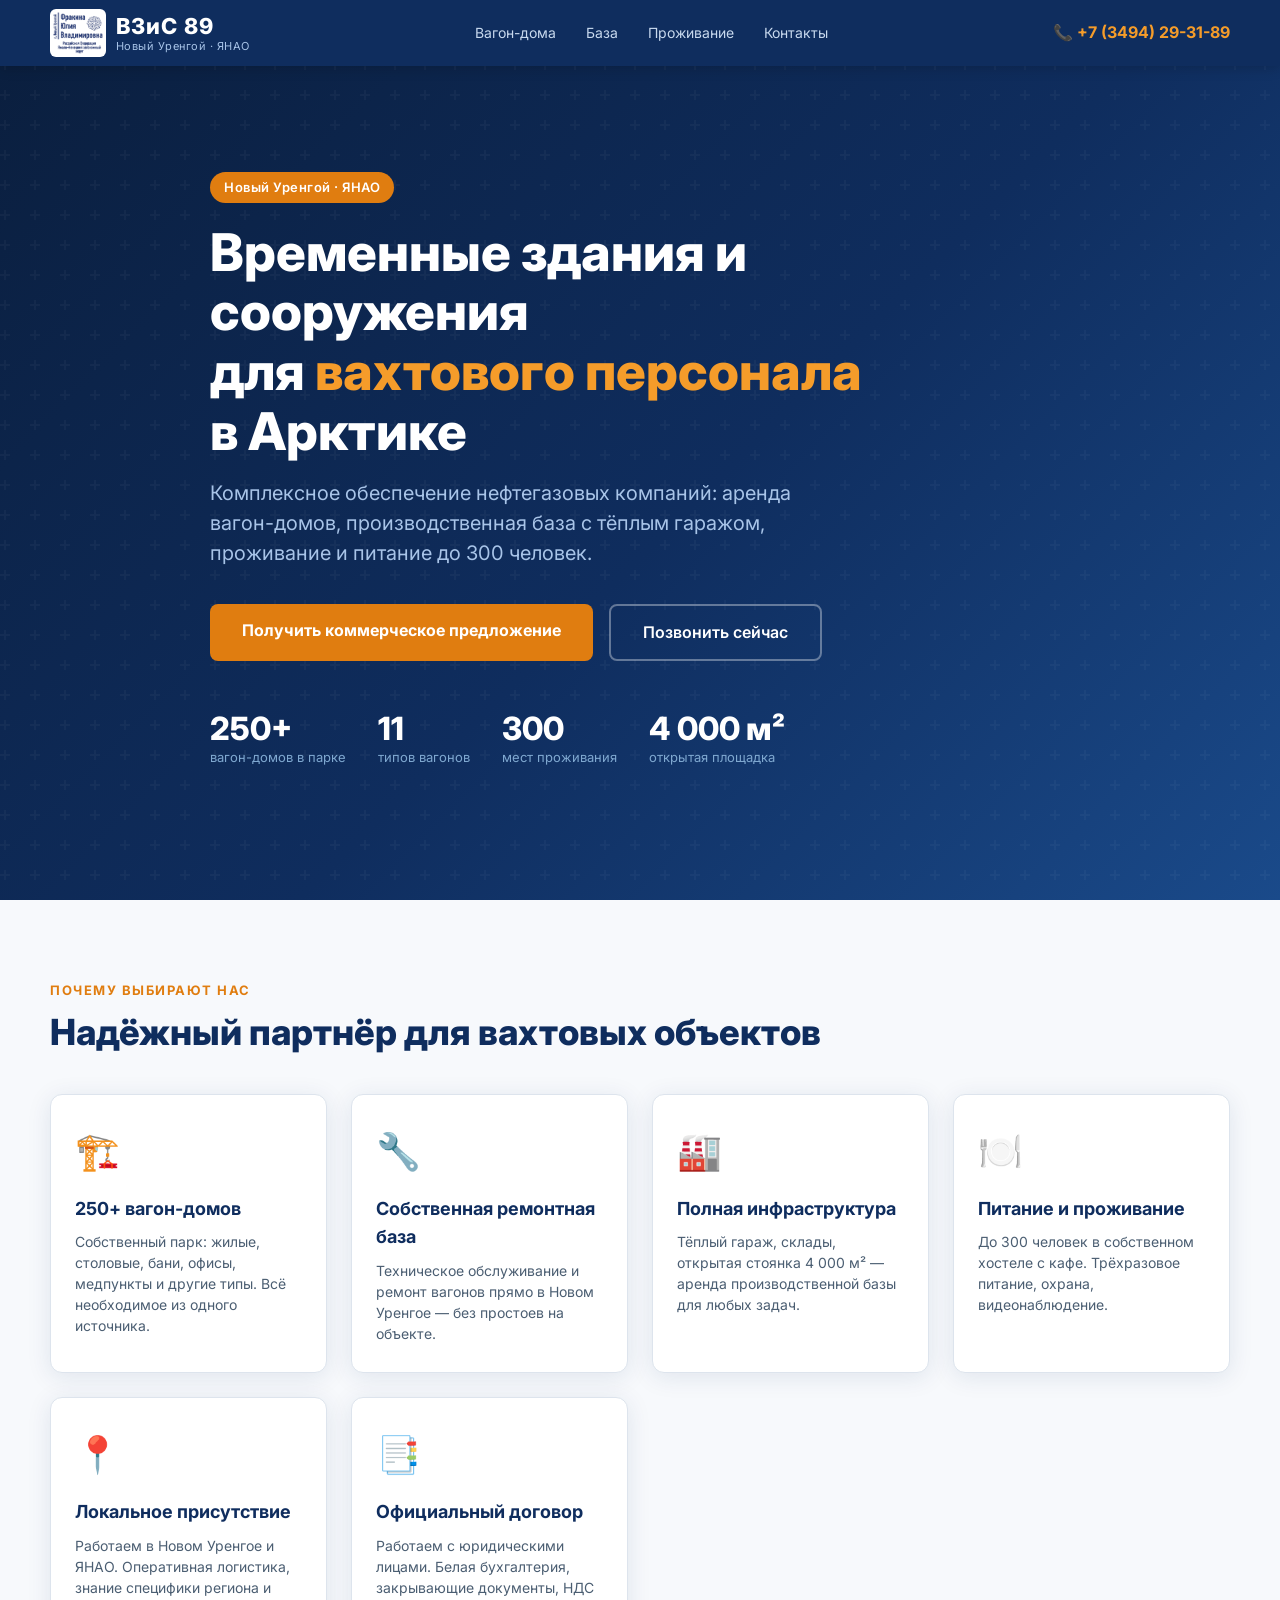
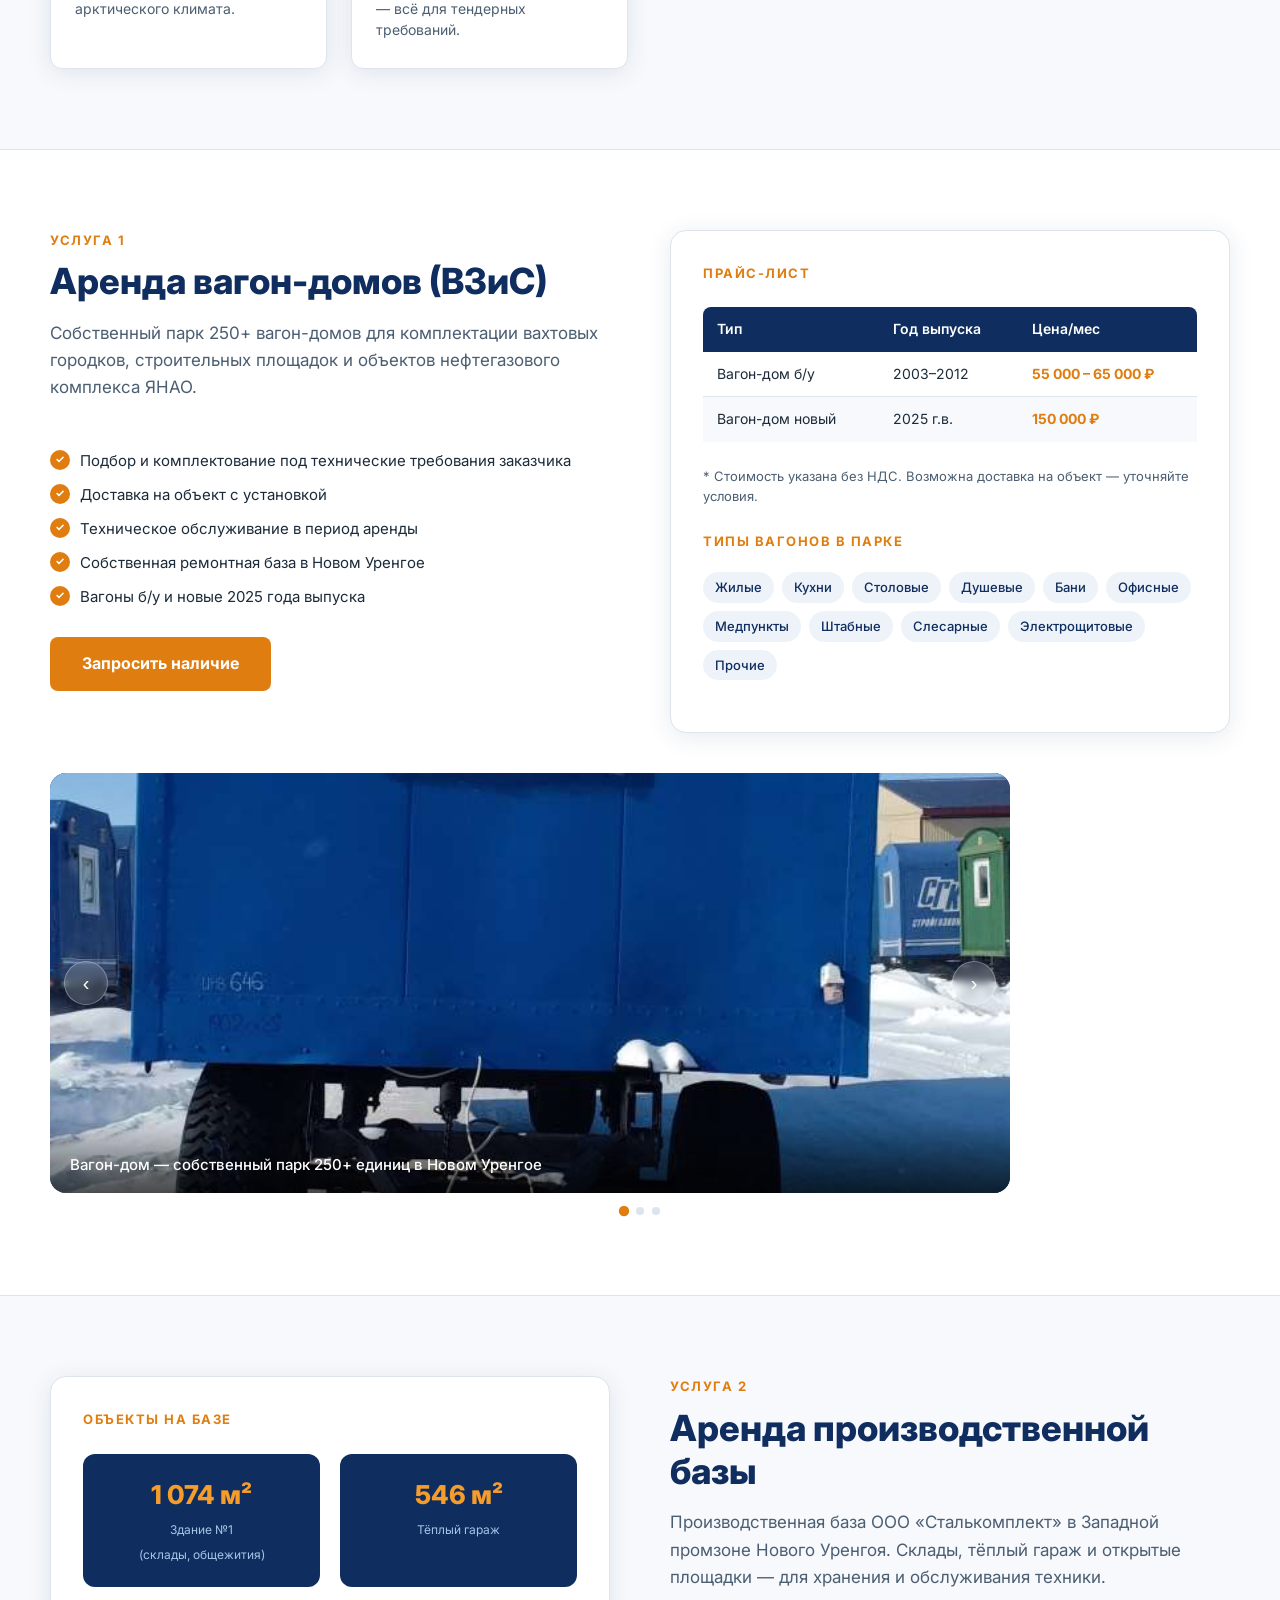
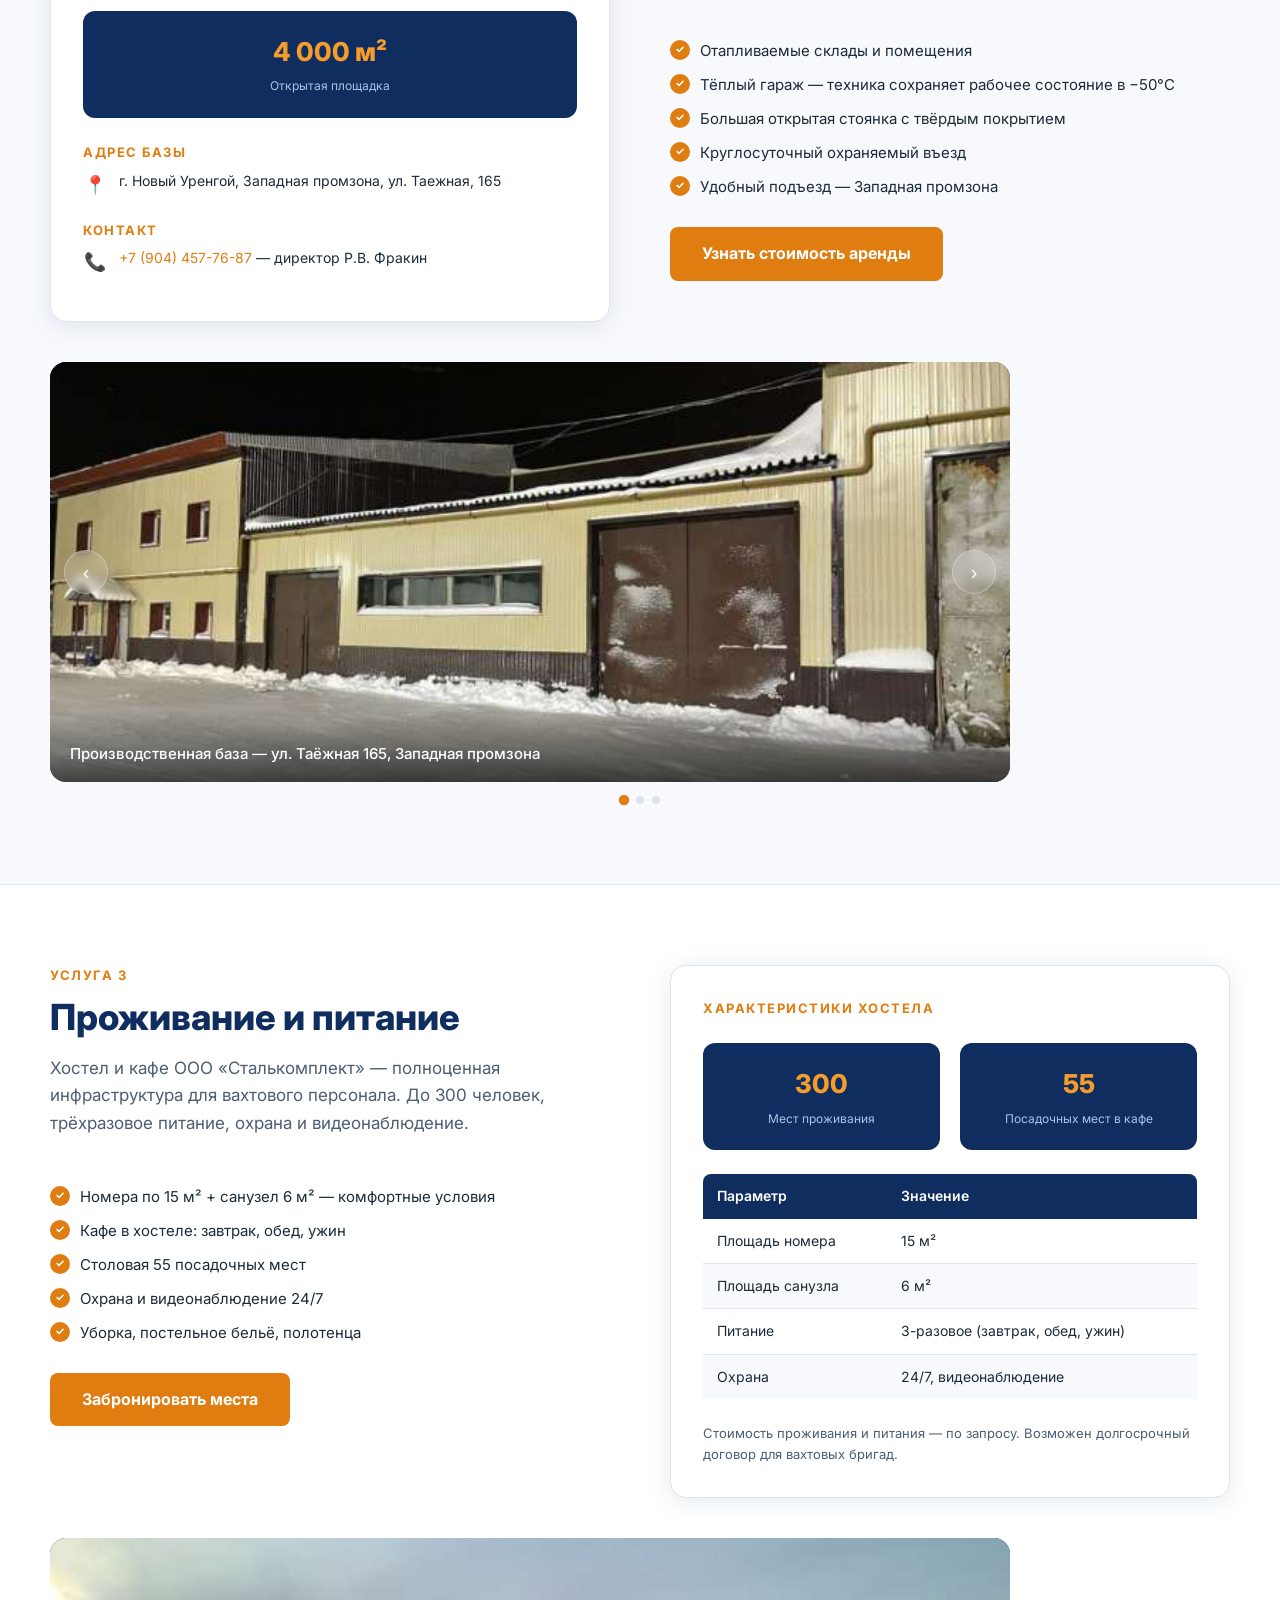
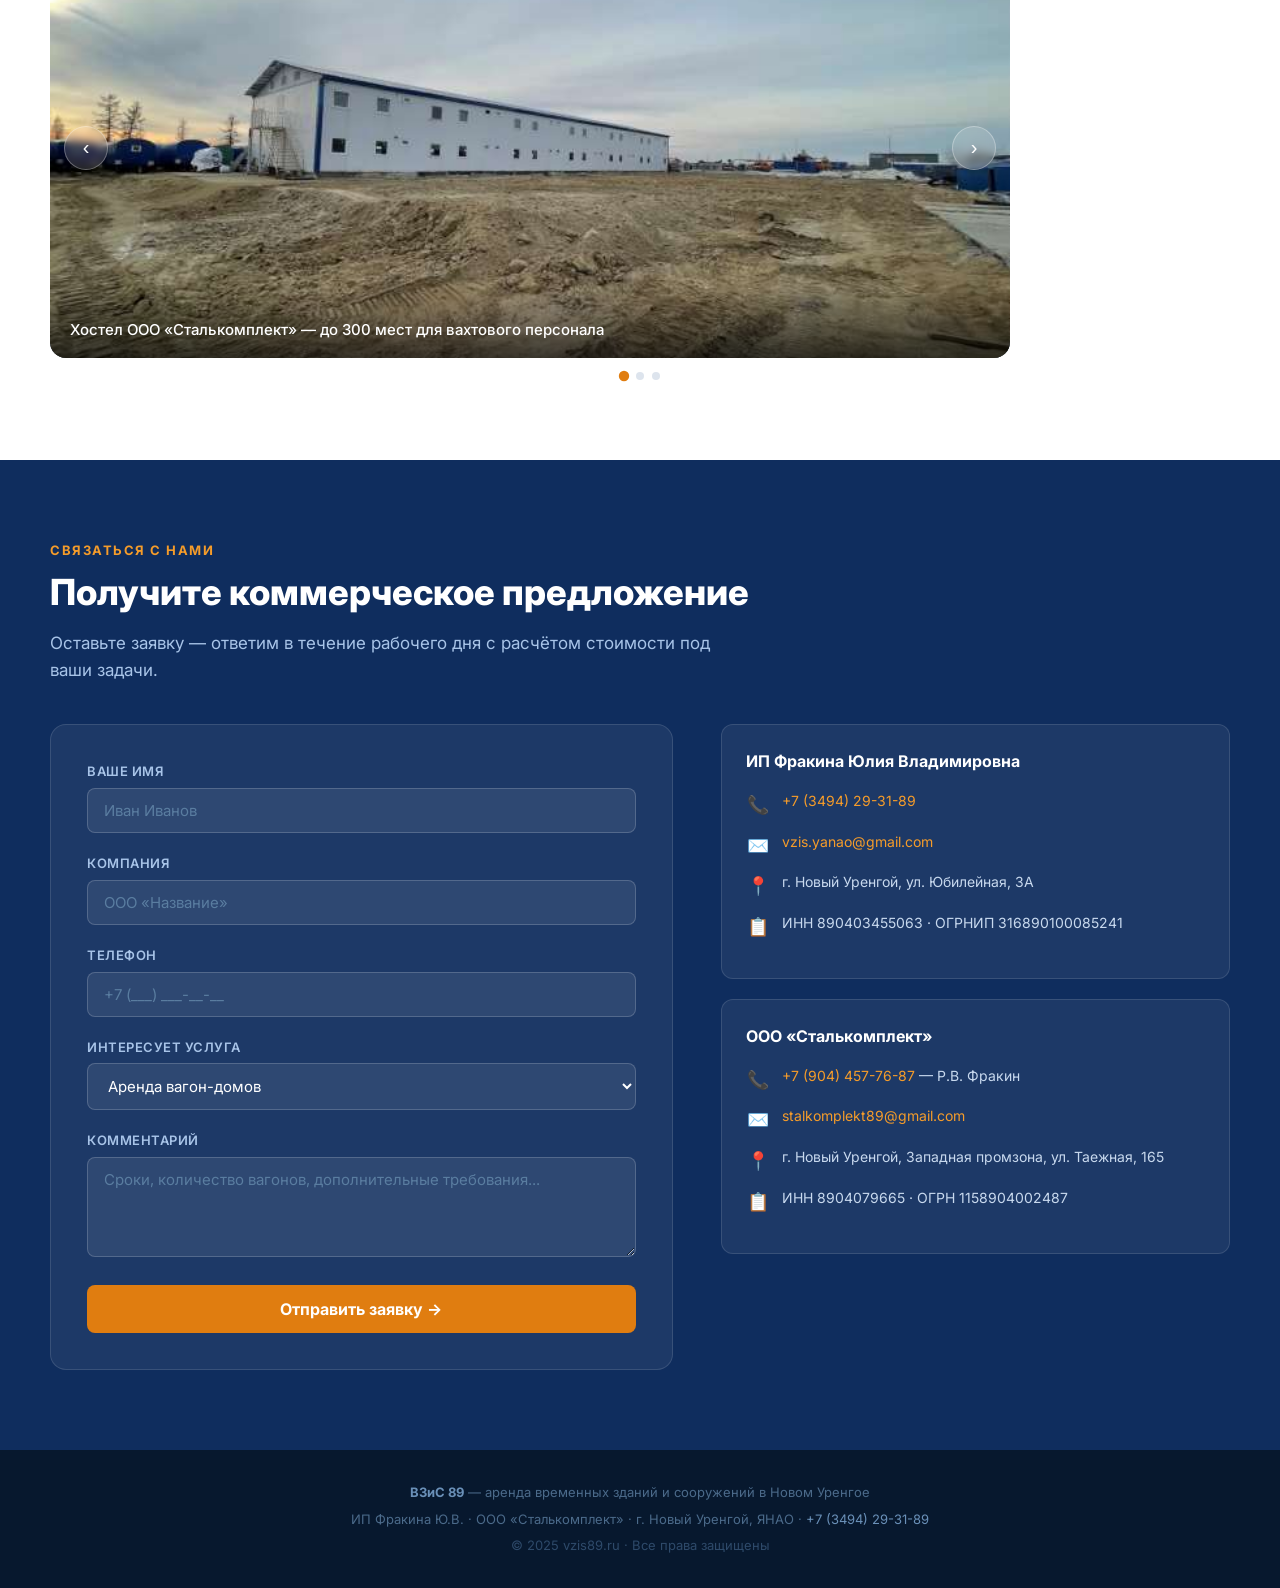
==== index.html @ 762a2808 "Add real logo and photos from commercial proposals into carousels" ====
<!DOCTYPE html>
<html lang="ru">
<head>
  <meta charset="UTF-8" />
  <meta name="viewport" content="width=device-width, initial-scale=1.0" />
  <meta name="description" content="Аренда вагон-домов, производственных баз, проживание и питание в Новом Уренгое. 250+ вагонов, до 300 мест. ИП Фракина, ООО Сталькомплект." />
  <title>ВЗиС 89 — Аренда вагон-домов и базы в Новом Уренгое</title>
  <link rel="preconnect" href="https://fonts.googleapis.com" />
  <link href="https://fonts.googleapis.com/css2?family=Inter:wght@400;500;600;700;800&display=swap" rel="stylesheet" />
  <link rel="stylesheet" href="css/style.css" />
</head>
<body>

<!-- ===== NAVBAR ===== -->
<nav class="navbar">
  <div class="nav-inner">
    <a href="#hero" class="nav-logo">
      <img src="img/logo.png" alt="ВЗиС 89" height="48" style="border-radius:6px;background:#fff;padding:3px;">
      <span class="nav-logo-text">
        <span class="logo-main">ВЗиС&nbsp;89</span>
        <span class="logo-sub">Новый Уренгой · ЯНАО</span>
      </span>
    </a>
    <ul class="nav-links">
      <li><a href="#wagons">Вагон-дома</a></li>
      <li><a href="#base">База</a></li>
      <li><a href="#accommodation">Проживание</a></li>
      <li><a href="#contact">Контакты</a></li>
    </ul>
    <a href="tel:+73494293189" class="nav-phone">
      📞 +7 (3494) 29-31-89
    </a>
    <div class="burger" id="burger">
      <span></span><span></span><span></span>
    </div>
  </div>
</nav>

<!-- Mobile menu -->
<nav class="mobile-menu" id="mobileMenu">
  <a href="#wagons">Вагон-дома</a>
  <a href="#base">Производственная база</a>
  <a href="#accommodation">Проживание и питание</a>
  <a href="#contact">Контакты</a>
  <a href="tel:+73494293189" class="cta">📞 +7 (3494) 29-31-89</a>
</nav>

<!-- ===== HERO ===== -->
<section class="hero" id="hero">
  <div class="hero-inner">
    <div class="hero-badge">Новый Уренгой · ЯНАО</div>
    <h1>Временные здания и сооружения<br>для <span>вахтового персонала</span><br>в Арктике</h1>
    <p class="hero-sub">
      Комплексное обеспечение нефтегазовых компаний: аренда вагон-домов,
      производственная база с тёплым гаражом, проживание и питание до 300 человек.
    </p>
    <div class="hero-cta">
      <a href="#contact" class="btn-primary">Получить коммерческое предложение</a>
      <a href="tel:+73494293189" class="btn-outline">Позвонить сейчас</a>
    </div>
    <div class="hero-stats">
      <div class="hero-stat">
        <strong>250+</strong>
        <span>вагон-домов в парке</span>
      </div>
      <div class="hero-stat">
        <strong>11</strong>
        <span>типов вагонов</span>
      </div>
      <div class="hero-stat">
        <strong>300</strong>
        <span>мест проживания</span>
      </div>
      <div class="hero-stat">
        <strong>4 000 м²</strong>
        <span>открытая площадка</span>
      </div>
    </div>
  </div>
</section>

<!-- ===== ПРЕИМУЩЕСТВА ===== -->
<section class="advantages" id="advantages">
  <div class="section-inner">
    <div class="section-label">Почему выбирают нас</div>
    <div class="section-title">Надёжный партнёр для вахтовых объектов</div>
    <div class="adv-grid">
      <div class="adv-card">
        <span class="adv-icon">🏗️</span>
        <h3>250+ вагон-домов</h3>
        <p>Собственный парк: жилые, столовые, бани, офисы, медпункты и другие типы. Всё необходимое из одного источника.</p>
      </div>
      <div class="adv-card">
        <span class="adv-icon">🔧</span>
        <h3>Собственная ремонтная база</h3>
        <p>Техническое обслуживание и ремонт вагонов прямо в Новом Уренгое — без простоев на объекте.</p>
      </div>
      <div class="adv-card">
        <span class="adv-icon">🏭</span>
        <h3>Полная инфраструктура</h3>
        <p>Тёплый гараж, склады, открытая стоянка 4 000 м² — аренда производственной базы для любых задач.</p>
      </div>
      <div class="adv-card">
        <span class="adv-icon">🍽️</span>
        <h3>Питание и проживание</h3>
        <p>До 300 человек в собственном хостеле с кафе. Трёхразовое питание, охрана, видеонаблюдение.</p>
      </div>
      <div class="adv-card">
        <span class="adv-icon">📍</span>
        <h3>Локальное присутствие</h3>
        <p>Работаем в Новом Уренгое и ЯНАО. Оперативная логистика, знание специфики региона и арктического климата.</p>
      </div>
      <div class="adv-card">
        <span class="adv-icon">📑</span>
        <h3>Официальный договор</h3>
        <p>Работаем с юридическими лицами. Белая бухгалтерия, закрывающие документы, НДС — всё для тендерных требований.</p>
      </div>
    </div>
  </div>
</section>

<!-- ===== ВАГОН-ДОМА ===== -->
<section class="service-block" id="wagons">
  <div class="section-inner">
    <div class="service-content">
      <div class="service-text">
        <div class="section-label">Услуга 1</div>
        <h2 class="section-title">Аренда вагон-домов (ВЗиС)</h2>
        <p class="section-desc">
          Собственный парк 250+ вагон-домов для комплектации вахтовых городков,
          строительных площадок и объектов нефтегазового комплекса ЯНАО.
        </p>
        <ul class="feature-list">
          <li>Подбор и комплектование под технические требования заказчика</li>
          <li>Доставка на объект с установкой</li>
          <li>Техническое обслуживание в период аренды</li>
          <li>Собственная ремонтная база в Новом Уренгое</li>
          <li>Вагоны б/у и новые 2025 года выпуска</li>
        </ul>
        <div style="margin-top: 28px;">
          <a href="#contact" class="btn-primary">Запросить наличие</a>
        </div>
      </div>

      <div class="service-info">
        <div class="section-label">Прайс-лист</div>
        <table class="price-table">
          <thead>
            <tr>
              <th>Тип</th>
              <th>Год выпуска</th>
              <th>Цена/мес</th>
            </tr>
          </thead>
          <tbody>
            <tr>
              <td>Вагон-дом б/у</td>
              <td>2003–2012</td>
              <td class="price">55 000 – 65 000 ₽</td>
            </tr>
            <tr>
              <td>Вагон-дом новый</td>
              <td>2025 г.в.</td>
              <td class="price">150 000 ₽</td>
            </tr>
          </tbody>
        </table>
        <p style="font-size:13px; color:var(--text-light); margin-bottom: 20px;">
          * Стоимость указана без НДС. Возможна доставка на объект — уточняйте условия.
        </p>

        <div class="section-label" style="margin-top: 24px;">Типы вагонов в парке</div>
        <div class="wagon-types">
          <span class="wagon-tag">Жилые</span>
          <span class="wagon-tag">Кухни</span>
          <span class="wagon-tag">Столовые</span>
          <span class="wagon-tag">Душевые</span>
          <span class="wagon-tag">Бани</span>
          <span class="wagon-tag">Офисные</span>
          <span class="wagon-tag">Медпункты</span>
          <span class="wagon-tag">Штабные</span>
          <span class="wagon-tag">Слесарные</span>
          <span class="wagon-tag">Электрощитовые</span>
          <span class="wagon-tag">Прочие</span>
        </div>
      </div>
    </div>

    <!-- Карусель вагон-дома -->
    <div class="carousel-wrap">
      <div class="carousel" id="carouselWagons">
        <div class="carousel-track" id="trackWagons">
          <div class="carousel-slide">
            <img src="img/wagons/1.jpg" alt="Вагон-дом снаружи">
            <div class="carousel-caption">Вагон-дом — собственный парк 250+ единиц в Новом Уренгое</div>
          </div>
          <div class="carousel-slide">
            <img src="img/wagons/2.jpg" alt="Санузел в вагоне">
            <div class="carousel-caption">Вагоны оснащены душевой, умывальником и водонагревателем</div>
          </div>
          <div class="carousel-slide">
            <img src="img/wagons/3.jpg" alt="Штабной вагон внутри">
            <div class="carousel-caption">Штабной вагон — офис прямо на объекте</div>
          </div>
        </div>
        <button class="carousel-btn prev" onclick="moveCarousel('wagons',-1)">&#8249;</button>
        <button class="carousel-btn next" onclick="moveCarousel('wagons',1)">&#8250;</button>
      </div>
      <div class="carousel-dots" id="dotsWagons"></div>
    </div>
  </div>
</section>

<!-- ===== ПРОИЗВОДСТВЕННАЯ БАЗА ===== -->
<section class="service-block" id="base">
  <div class="section-inner">
    <div class="service-content reverse">
      <div class="service-text">
        <div class="section-label">Услуга 2</div>
        <h2 class="section-title">Аренда производственной базы</h2>
        <p class="section-desc">
          Производственная база ООО «Сталькомплект» в Западной промзоне Нового Уренгоя.
          Склады, тёплый гараж и открытые площадки — для хранения и обслуживания техники.
        </p>
        <ul class="feature-list">
          <li>Отапливаемые склады и помещения</li>
          <li>Тёплый гараж — техника сохраняет рабочее состояние в −50°C</li>
          <li>Большая открытая стоянка с твёрдым покрытием</li>
          <li>Круглосуточный охраняемый въезд</li>
          <li>Удобный подъезд — Западная промзона</li>
        </ul>
        <div style="margin-top: 28px;">
          <a href="#contact" class="btn-primary">Узнать стоимость аренды</a>
        </div>
      </div>

      <div class="service-info">
        <div class="section-label">Объекты на базе</div>
        <div class="metrics-row">
          <div class="metric">
            <strong>1 074 м²</strong>
            <span>Здание №1<br>(склады, общежития)</span>
          </div>
          <div class="metric">
            <strong>546 м²</strong>
            <span>Тёплый гараж</span>
          </div>
        </div>
        <div class="metrics-row">
          <div class="metric">
            <strong>4 000 м²</strong>
            <span>Открытая площадка</span>
          </div>
        </div>
        <div class="section-label" style="margin-top: 24px;">Адрес базы</div>
        <div class="contact-item" style="margin-top: 8px;">
          <span class="contact-item-icon">📍</span>
          <span class="contact-item-text" style="color: var(--text);">
            г. Новый Уренгой, Западная промзона, ул. Таежная, 165
          </span>
        </div>
        <div class="section-label" style="margin-top: 20px;">Контакт</div>
        <div class="contact-item" style="margin-top: 8px;">
          <span class="contact-item-icon">📞</span>
          <span class="contact-item-text" style="color: var(--text);">
            <a href="tel:+79044577687" style="color: var(--orange);">+7 (904) 457-76-87</a> — директор Р.В. Фракин
          </span>
        </div>
      </div>
    </div>

    <!-- Карусель производственная база -->
    <div class="carousel-wrap">
      <div class="carousel" id="carouselBase">
        <div class="carousel-track" id="trackBase">
          <div class="carousel-slide">
            <img src="img/base/1.jpg" alt="Здание базы снаружи">
            <div class="carousel-caption">Производственная база — ул. Таёжная 165, Западная промзона</div>
          </div>
          <div class="carousel-slide">
            <img src="img/base/2.jpg" alt="Тёплый гараж">
            <div class="carousel-caption">Отапливаемый гараж 546 м² — техника сохраняет рабочее состояние в −50°C</div>
          </div>
          <div class="carousel-slide">
            <img src="img/base/3.jpg" alt="Склад внутри">
            <div class="carousel-caption">Крытый склад — большое незагромождённое пространство для хранения</div>
          </div>
        </div>
        <button class="carousel-btn prev" onclick="moveCarousel('base',-1)">&#8249;</button>
        <button class="carousel-btn next" onclick="moveCarousel('base',1)">&#8250;</button>
      </div>
      <div class="carousel-dots" id="dotsBase"></div>
    </div>
  </div>
</section>

<!-- ===== ПРОЖИВАНИЕ И ПИТАНИЕ ===== -->
<section class="service-block" id="accommodation">
  <div class="section-inner">
    <div class="service-content">
      <div class="service-text">
        <div class="section-label">Услуга 3</div>
        <h2 class="section-title">Проживание и питание</h2>
        <p class="section-desc">
          Хостел и кафе ООО «Сталькомплект» — полноценная инфраструктура для вахтового
          персонала. До 300 человек, трёхразовое питание, охрана и видеонаблюдение.
        </p>
        <ul class="feature-list">
          <li>Номера по 15 м² + санузел 6 м² — комфортные условия</li>
          <li>Кафе в хостеле: завтрак, обед, ужин</li>
          <li>Столовая 55 посадочных мест</li>
          <li>Охрана и видеонаблюдение 24/7</li>
          <li>Уборка, постельное бельё, полотенца</li>
        </ul>
        <div style="margin-top: 28px;">
          <a href="#contact" class="btn-primary">Забронировать места</a>
        </div>
      </div>

      <div class="service-info">
        <div class="section-label">Характеристики хостела</div>
        <div class="metrics-row">
          <div class="metric">
            <strong>300</strong>
            <span>Мест проживания</span>
          </div>
          <div class="metric">
            <strong>55</strong>
            <span>Посадочных мест в кафе</span>
          </div>
        </div>

        <table class="price-table" style="margin-top: 24px;">
          <thead>
            <tr>
              <th>Параметр</th>
              <th>Значение</th>
            </tr>
          </thead>
          <tbody>
            <tr>
              <td>Площадь номера</td>
              <td>15 м²</td>
            </tr>
            <tr>
              <td>Площадь санузла</td>
              <td>6 м²</td>
            </tr>
            <tr>
              <td>Питание</td>
              <td>3-разовое (завтрак, обед, ужин)</td>
            </tr>
            <tr>
              <td>Охрана</td>
              <td>24/7, видеонаблюдение</td>
            </tr>
          </tbody>
        </table>

        <p style="font-size:13px; color:var(--text-light); margin-top: 16px;">
          Стоимость проживания и питания — по запросу.
          Возможен долгосрочный договор для вахтовых бригад.
        </p>
      </div>
    </div>

    <!-- Карусель проживание -->
    <div class="carousel-wrap">
      <div class="carousel" id="carouselAccommodation">
        <div class="carousel-track" id="trackAccommodation">
          <div class="carousel-slide">
            <img src="img/accommodation/1.jpg" alt="Хостел снаружи">
            <div class="carousel-caption">Хостел ООО «Сталькомплект» — до 300 мест для вахтового персонала</div>
          </div>
          <div class="carousel-slide">
            <img src="img/accommodation/2.jpg" alt="Номер с двухъярусными кроватями">
            <div class="carousel-caption">Номера с двухъярусными кроватями, ТВ и отоплением</div>
          </div>
          <div class="carousel-slide">
            <img src="img/accommodation/3.jpg" alt="Санузел в номере">
            <div class="carousel-caption">Санузел с душем и умывальником в каждом блоке</div>
          </div>
        </div>
        <button class="carousel-btn prev" onclick="moveCarousel('accommodation',-1)">&#8249;</button>
        <button class="carousel-btn next" onclick="moveCarousel('accommodation',1)">&#8250;</button>
      </div>
      <div class="carousel-dots" id="dotsAccommodation"></div>
    </div>
  </div>
</section>

<!-- ===== КОНТАКТЫ ===== -->
<section class="contact" id="contact">
  <div class="section-inner">
    <div class="section-label">Связаться с нами</div>
    <div class="section-title">Получите коммерческое предложение</div>
    <p class="section-desc">
      Оставьте заявку — ответим в течение рабочего дня с расчётом стоимости
      под ваши задачи.
    </p>

    <div class="contact-grid">
      <!-- Форма -->
      <div class="contact-form">
        <form id="contactForm">
          <div class="form-group">
            <label>Ваше имя</label>
            <input type="text" name="name" placeholder="Иван Иванов" required />
          </div>
          <div class="form-group">
            <label>Компания</label>
            <input type="text" name="company" placeholder="ООО «Название»" />
          </div>
          <div class="form-group">
            <label>Телефон</label>
            <input type="tel" name="phone" placeholder="+7 (___) ___-__-__" required />
          </div>
          <div class="form-group">
            <label>Интересует услуга</label>
            <select name="service">
              <option value="wagons">Аренда вагон-домов</option>
              <option value="base">Аренда производственной базы</option>
              <option value="accommodation">Проживание и питание</option>
              <option value="all">Комплексное размещение</option>
            </select>
          </div>
          <div class="form-group">
            <label>Комментарий</label>
            <textarea name="message" placeholder="Сроки, количество вагонов, дополнительные требования..."></textarea>
          </div>
          <button type="submit" class="btn-submit">Отправить заявку →</button>
        </form>
        <div class="form-success" id="formSuccess">
          <div class="check">✅</div>
          <h3>Заявка отправлена!</h3>
          <p>Мы свяжемся с вами в ближайшее время с коммерческим предложением.</p>
        </div>
      </div>

      <!-- Контактные данные -->
      <div class="contact-info">
        <div class="company-card">
          <div class="company-name">ИП Фракина Юлия Владимировна</div>
          <div class="contact-item">
            <span class="contact-item-icon">📞</span>
            <span class="contact-item-text">
              <a href="tel:+73494293189">+7 (3494) 29-31-89</a>
            </span>
          </div>
          <div class="contact-item">
            <span class="contact-item-icon">✉️</span>
            <span class="contact-item-text">
              <a href="mailto:vzis.yanao@gmail.com">vzis.yanao@gmail.com</a>
            </span>
          </div>
          <div class="contact-item">
            <span class="contact-item-icon">📍</span>
            <span class="contact-item-text">г. Новый Уренгой, ул. Юбилейная, 3А</span>
          </div>
          <div class="contact-item">
            <span class="contact-item-icon">📋</span>
            <span class="contact-item-text">ИНН 890403455063 · ОГРНИП 316890100085241</span>
          </div>
        </div>

        <div class="company-card">
          <div class="company-name">ООО «Сталькомплект»</div>
          <div class="contact-item">
            <span class="contact-item-icon">📞</span>
            <span class="contact-item-text">
              <a href="tel:+79044577687">+7 (904) 457-76-87</a> — Р.В. Фракин
            </span>
          </div>
          <div class="contact-item">
            <span class="contact-item-icon">✉️</span>
            <span class="contact-item-text">
              <a href="mailto:stalkomplekt89@gmail.com">stalkomplekt89@gmail.com</a>
            </span>
          </div>
          <div class="contact-item">
            <span class="contact-item-icon">📍</span>
            <span class="contact-item-text">г. Новый Уренгой, Западная промзона, ул. Таежная, 165</span>
          </div>
          <div class="contact-item">
            <span class="contact-item-icon">📋</span>
            <span class="contact-item-text">ИНН 8904079665 · ОГРН 1158904002487</span>
          </div>
        </div>
      </div>
    </div>
  </div>
</section>

<!-- ===== FOOTER ===== -->
<footer>
  <div class="footer-inner">
    <p><strong style="color:#6A90B8;">ВЗиС 89</strong> — аренда временных зданий и сооружений в Новом Уренгое</p>
    <p style="margin-top:6px;">
      ИП Фракина Ю.В. · ООО «Сталькомплект» · г. Новый Уренгой, ЯНАО ·
      <a href="tel:+73494293189">+7 (3494) 29-31-89</a>
    </p>
    <p style="margin-top:6px; color:#2E4A6A;">© 2025 vzis89.ru · Все права защищены</p>
  </div>
</footer>

<script src="js/main.js"></script>
</body>
</html>
---- css/style.css ----
:root {
  --blue: #0F2D5E;
  --blue-mid: #1A4A8A;
  --orange: #E07D10;
  --orange-light: #F59C2A;
  --text: #1C2B3A;
  --text-light: #4B5E72;
  --bg: #F7F9FC;
  --white: #FFFFFF;
  --border: #DDE4ED;
  --shadow: 0 4px 24px rgba(15,45,94,0.10);
}

* { box-sizing: border-box; margin: 0; padding: 0; }

html { scroll-behavior: smooth; }

body {
  font-family: 'Inter', 'Segoe UI', Arial, sans-serif;
  color: var(--text);
  background: var(--white);
  font-size: 16px;
  line-height: 1.6;
}

/* ---- NAVBAR ---- */
.navbar {
  position: fixed;
  top: 0; left: 0; right: 0;
  background: var(--blue);
  z-index: 1000;
  padding: 0 24px;
  box-shadow: 0 2px 12px rgba(0,0,0,0.18);
}
.nav-inner {
  max-width: 1180px;
  margin: 0 auto;
  display: flex;
  align-items: center;
  justify-content: space-between;
  height: 66px;
  gap: 24px;
}
.nav-logo {
  display: flex;
  align-items: center;
  gap: 10px;
  text-decoration: none;
  line-height: 1.2;
}
.nav-logo svg { flex-shrink: 0; }
.nav-logo-text { display: flex; flex-direction: column; }
.nav-logo .logo-main {
  font-size: 22px;
  font-weight: 800;
  color: var(--white);
  letter-spacing: 1px;
}
.nav-logo .logo-sub {
  font-size: 11px;
  color: #A8C4E8;
  letter-spacing: 0.5px;
}
.nav-links {
  display: flex;
  gap: 6px;
  list-style: none;
  align-items: center;
}
.nav-links a {
  color: #C8D9EE;
  text-decoration: none;
  padding: 6px 12px;
  border-radius: 6px;
  font-size: 14px;
  transition: color 0.2s, background 0.2s;
  white-space: nowrap;
}
.nav-links a:hover {
  color: var(--white);
  background: rgba(255,255,255,0.1);
}
.nav-phone {
  color: var(--orange-light);
  font-weight: 700;
  font-size: 16px;
  text-decoration: none;
  white-space: nowrap;
  display: flex;
  align-items: center;
  gap: 6px;
}
.nav-phone:hover { color: var(--white); }
.burger {
  display: none;
  flex-direction: column;
  gap: 5px;
  cursor: pointer;
  padding: 4px;
}
.burger span {
  display: block;
  width: 26px;
  height: 3px;
  background: var(--white);
  border-radius: 2px;
  transition: 0.3s;
}
.mobile-menu {
  display: none;
  position: fixed;
  top: 66px; left: 0; right: 0;
  background: var(--blue);
  padding: 16px 24px 24px;
  z-index: 999;
  flex-direction: column;
  gap: 4px;
}
.mobile-menu.open { display: flex; }
.mobile-menu a {
  color: #C8D9EE;
  text-decoration: none;
  padding: 10px 0;
  border-bottom: 1px solid rgba(255,255,255,0.08);
  font-size: 16px;
}
.mobile-menu a.cta { color: var(--orange-light); font-weight: 700; border: none; margin-top: 8px; }

/* ---- HERO ---- */
.hero {
  background: linear-gradient(135deg, #0A1E3D 0%, #0F2D5E 55%, #1A4A8A 100%);
  min-height: 100vh;
  display: flex;
  flex-direction: column;
  justify-content: center;
  padding: 120px 24px 80px;
  position: relative;
  overflow: hidden;
}
.hero::before {
  content: '';
  position: absolute;
  top: 0; left: 0; right: 0; bottom: 0;
  background: url("data:image/svg+xml,%3Csvg width='60' height='60' viewBox='0 0 60 60' xmlns='http://www.w3.org/2000/svg'%3E%3Cg fill='none' fill-rule='evenodd'%3E%3Cg fill='%23ffffff' fill-opacity='0.03'%3E%3Cpath d='M36 34v-4h-2v4h-4v2h4v4h2v-4h4v-2h-4zm0-30V0h-2v4h-4v2h4v4h2V6h4V4h-4zM6 34v-4H4v4H0v2h4v4h2v-4h4v-2H6zM6 4V0H4v4H0v2h4v4h2V6h4V4H6z'/%3E%3C/g%3E%3C/g%3E%3C/svg%3E");
  opacity: 1;
}
.hero-inner {
  max-width: 860px;
  margin: 0 auto;
  position: relative;
  z-index: 1;
}
.hero-badge {
  display: inline-block;
  background: var(--orange);
  color: var(--white);
  font-size: 13px;
  font-weight: 600;
  padding: 5px 14px;
  border-radius: 20px;
  margin-bottom: 20px;
  letter-spacing: 0.5px;
}
.hero h1 {
  font-size: clamp(28px, 5vw, 52px);
  font-weight: 800;
  color: var(--white);
  line-height: 1.15;
  margin-bottom: 16px;
}
.hero h1 span { color: var(--orange-light); }
.hero-sub {
  font-size: clamp(16px, 2vw, 20px);
  color: #A8C4E8;
  margin-bottom: 36px;
  max-width: 640px;
  line-height: 1.5;
}
.hero-cta {
  display: flex;
  gap: 16px;
  flex-wrap: wrap;
  margin-bottom: 52px;
}
.btn-primary {
  background: var(--orange);
  color: var(--white);
  padding: 14px 32px;
  border-radius: 8px;
  font-size: 16px;
  font-weight: 700;
  text-decoration: none;
  transition: background 0.2s, transform 0.15s;
  border: none;
  cursor: pointer;
  display: inline-block;
}
.btn-primary:hover { background: #C86E08; transform: translateY(-1px); }
.btn-outline {
  background: transparent;
  color: var(--white);
  padding: 14px 32px;
  border-radius: 8px;
  font-size: 16px;
  font-weight: 600;
  text-decoration: none;
  border: 2px solid rgba(255,255,255,0.35);
  transition: border-color 0.2s, background 0.2s;
  display: inline-block;
}
.btn-outline:hover { border-color: var(--white); background: rgba(255,255,255,0.08); }
.hero-stats {
  display: flex;
  gap: 32px;
  flex-wrap: wrap;
}
.hero-stat {
  display: flex;
  flex-direction: column;
  gap: 2px;
}
.hero-stat strong {
  font-size: 32px;
  font-weight: 800;
  color: var(--white);
  line-height: 1;
}
.hero-stat span {
  font-size: 13px;
  color: #7FA8D0;
}

/* ---- SECTIONS ---- */
section { padding: 80px 24px; }
.section-inner { max-width: 1180px; margin: 0 auto; }
.section-label {
  font-size: 13px;
  font-weight: 700;
  color: var(--orange);
  text-transform: uppercase;
  letter-spacing: 1.5px;
  margin-bottom: 10px;
}
.section-title {
  font-size: clamp(24px, 3vw, 36px);
  font-weight: 800;
  color: var(--blue);
  line-height: 1.2;
  margin-bottom: 16px;
}
.section-desc {
  font-size: 17px;
  color: var(--text-light);
  max-width: 680px;
  line-height: 1.6;
  margin-bottom: 48px;
}

/* ---- ADVANTAGES ---- */
.advantages { background: var(--bg); }
.adv-grid {
  display: grid;
  grid-template-columns: repeat(auto-fit, minmax(220px, 1fr));
  gap: 24px;
  margin-top: 40px;
}
.adv-card {
  background: var(--white);
  border-radius: 12px;
  padding: 28px 24px;
  border: 1px solid var(--border);
  box-shadow: var(--shadow);
}
.adv-icon {
  font-size: 36px;
  margin-bottom: 14px;
  display: block;
}
.adv-card h3 {
  font-size: 18px;
  font-weight: 700;
  color: var(--blue);
  margin-bottom: 8px;
}
.adv-card p {
  font-size: 14px;
  color: var(--text-light);
  line-height: 1.5;
}

/* ---- SERVICE SECTIONS ---- */
.service-block { border-top: 1px solid var(--border); }
.service-block:nth-child(even) { background: var(--bg); }
.service-content {
  display: grid;
  grid-template-columns: 1fr 1fr;
  gap: 60px;
  align-items: start;
}
.service-content.reverse { direction: rtl; }
.service-content.reverse > * { direction: ltr; }
.service-text {}
.service-info {
  background: var(--white);
  border: 1px solid var(--border);
  border-radius: 16px;
  padding: 32px;
  box-shadow: var(--shadow);
}
.service-info .section-label { margin-bottom: 8px; }

/* ---- PRICE TABLE ---- */
.price-table {
  width: 100%;
  border-collapse: collapse;
  margin: 24px 0;
  font-size: 14px;
}
.price-table th {
  background: var(--blue);
  color: var(--white);
  padding: 11px 14px;
  text-align: left;
  font-weight: 600;
}
.price-table th:first-child { border-radius: 8px 0 0 0; }
.price-table th:last-child { border-radius: 0 8px 0 0; }
.price-table td {
  padding: 11px 14px;
  border-bottom: 1px solid var(--border);
  color: var(--text);
}
.price-table tr:nth-child(even) td { background: var(--bg); }
.price-table tr:last-child td { border-bottom: none; }
.price-table .price {
  font-weight: 700;
  color: var(--orange);
  white-space: nowrap;
}

/* ---- WAGON TYPES ---- */
.wagon-types {
  display: flex;
  flex-wrap: wrap;
  gap: 8px;
  margin: 20px 0;
}
.wagon-tag {
  background: #EEF3FA;
  color: var(--blue);
  font-size: 13px;
  padding: 5px 12px;
  border-radius: 20px;
  font-weight: 500;
}

/* ---- FEATURE LIST ---- */
.feature-list {
  list-style: none;
  margin: 16px 0;
  display: flex;
  flex-direction: column;
  gap: 10px;
}
.feature-list li {
  display: flex;
  gap: 10px;
  align-items: flex-start;
  font-size: 15px;
  color: var(--text);
}
.feature-list li::before {
  content: '✓';
  display: inline-flex;
  align-items: center;
  justify-content: center;
  width: 20px;
  height: 20px;
  background: var(--orange);
  color: var(--white);
  border-radius: 50%;
  font-size: 11px;
  font-weight: 700;
  flex-shrink: 0;
  margin-top: 1px;
}

/* ---- METRICS ---- */
.metrics-row {
  display: flex;
  flex-wrap: wrap;
  gap: 20px;
  margin: 24px 0;
}
.metric {
  flex: 1;
  min-width: 120px;
  background: var(--blue);
  color: var(--white);
  border-radius: 12px;
  padding: 20px 16px;
  text-align: center;
}
.metric strong {
  display: block;
  font-size: 26px;
  font-weight: 800;
  color: var(--orange-light);
}
.metric span { font-size: 12px; color: #A8C4E8; }

/* ---- CONTACT ---- */
.contact { background: var(--blue); }
.contact .section-title { color: var(--white); }
.contact .section-desc { color: #A8C4E8; margin-bottom: 40px; }
.contact .section-label { color: var(--orange-light); }
.contact-grid {
  display: grid;
  grid-template-columns: 1.1fr 0.9fr;
  gap: 48px;
  align-items: start;
}
.contact-form {
  background: rgba(255,255,255,0.06);
  border: 1px solid rgba(255,255,255,0.12);
  border-radius: 16px;
  padding: 36px;
}
.form-group { margin-bottom: 20px; }
.form-group label {
  display: block;
  color: #A8C4E8;
  font-size: 13px;
  font-weight: 600;
  margin-bottom: 6px;
  text-transform: uppercase;
  letter-spacing: 0.5px;
}
.form-group input,
.form-group textarea,
.form-group select {
  width: 100%;
  background: rgba(255,255,255,0.08);
  border: 1px solid rgba(255,255,255,0.18);
  border-radius: 8px;
  color: var(--white);
  padding: 12px 16px;
  font-size: 15px;
  outline: none;
  transition: border-color 0.2s;
  font-family: inherit;
}
.form-group input::placeholder,
.form-group textarea::placeholder { color: #5A7DA0; }
.form-group input:focus,
.form-group textarea:focus,
.form-group select:focus { border-color: var(--orange-light); }
.form-group select option { background: var(--blue); }
.form-group textarea { resize: vertical; min-height: 100px; }
.btn-submit {
  background: var(--orange);
  color: var(--white);
  padding: 14px 36px;
  border-radius: 8px;
  font-size: 16px;
  font-weight: 700;
  border: none;
  cursor: pointer;
  width: 100%;
  transition: background 0.2s;
  font-family: inherit;
}
.btn-submit:hover { background: #C86E08; }
.contact-info {}
.company-card {
  background: rgba(255,255,255,0.06);
  border: 1px solid rgba(255,255,255,0.12);
  border-radius: 12px;
  padding: 24px;
  margin-bottom: 20px;
}
.company-name {
  font-size: 16px;
  font-weight: 700;
  color: var(--white);
  margin-bottom: 16px;
}
.contact-item {
  display: flex;
  gap: 12px;
  align-items: flex-start;
  margin-bottom: 12px;
  font-size: 14px;
}
.contact-item-icon {
  font-size: 18px;
  flex-shrink: 0;
  width: 24px;
  text-align: center;
}
.contact-item-text { color: #C8D9EE; line-height: 1.4; }
.contact-item-text a { color: var(--orange-light); text-decoration: none; }
.contact-item-text a:hover { text-decoration: underline; }

/* ---- FOOTER ---- */
footer {
  background: #07182E;
  padding: 32px 24px;
  text-align: center;
}
.footer-inner {
  max-width: 1180px;
  margin: 0 auto;
  color: #4B6A8A;
  font-size: 13px;
  line-height: 1.6;
}
.footer-inner a { color: #6A90B8; text-decoration: none; }
.footer-inner a:hover { color: var(--orange-light); }

/* ---- CAROUSEL ---- */
.carousel-wrap {
  grid-column: 1 / -1;
  margin-top: 40px;
  position: relative;
}
.carousel {
  position: relative;
  border-radius: 16px;
  overflow: hidden;
  background: #0F2D5E;
  aspect-ratio: 16/7;
  max-height: 420px;
}
.carousel-track {
  display: flex;
  height: 100%;
  transition: transform 0.45s cubic-bezier(0.4,0,0.2,1);
}
.carousel-slide {
  flex: 0 0 100%;
  height: 100%;
  position: relative;
  overflow: hidden;
}
.carousel-slide img {
  width: 100%;
  height: 100%;
  object-fit: cover;
  display: block;
}
.carousel-slide .slide-placeholder {
  width: 100%;
  height: 100%;
  display: flex;
  flex-direction: column;
  align-items: center;
  justify-content: center;
  background: linear-gradient(135deg, #0F2D5E, #1A4A8A);
  color: rgba(255,255,255,0.25);
  gap: 12px;
  font-size: 14px;
}
.carousel-slide .slide-placeholder svg { opacity: 0.2; }
.carousel-caption {
  position: absolute;
  bottom: 0; left: 0; right: 0;
  background: linear-gradient(transparent, rgba(0,0,0,0.65));
  color: var(--white);
  padding: 32px 20px 16px;
  font-size: 15px;
  font-weight: 500;
}
.carousel-btn {
  position: absolute;
  top: 50%;
  transform: translateY(-50%);
  width: 44px;
  height: 44px;
  border-radius: 50%;
  background: rgba(255,255,255,0.15);
  border: 1.5px solid rgba(255,255,255,0.3);
  color: var(--white);
  font-size: 20px;
  cursor: pointer;
  display: flex;
  align-items: center;
  justify-content: center;
  transition: background 0.2s;
  z-index: 10;
  backdrop-filter: blur(4px);
}
.carousel-btn:hover { background: rgba(255,255,255,0.28); }
.carousel-btn.prev { left: 14px; }
.carousel-btn.next { right: 14px; }
.carousel-dots {
  display: flex;
  justify-content: center;
  gap: 8px;
  margin-top: 14px;
}
.carousel-dot {
  width: 8px;
  height: 8px;
  border-radius: 50%;
  background: var(--border);
  border: none;
  cursor: pointer;
  padding: 0;
  transition: background 0.2s, transform 0.2s;
}
.carousel-dot.active {
  background: var(--orange);
  transform: scale(1.3);
}

/* ---- SUCCESS STATE ---- */
.form-success {
  display: none;
  text-align: center;
  padding: 40px 20px;
  color: var(--white);
}
.form-success .check { font-size: 56px; margin-bottom: 16px; }
.form-success h3 { font-size: 22px; font-weight: 700; margin-bottom: 8px; }
.form-success p { color: #A8C4E8; }

/* ---- RESPONSIVE ---- */
@media (max-width: 900px) {
  .nav-links { display: none; }
  .burger { display: flex; }
  .service-content { grid-template-columns: 1fr; gap: 32px; }
  .service-content.reverse { direction: ltr; }
  .contact-grid { grid-template-columns: 1fr; gap: 32px; }
}
@media (max-width: 600px) {
  section { padding: 56px 16px; }
  .hero { padding: 100px 16px 60px; }
  .hero-stats { gap: 20px; }
  .hero-stat strong { font-size: 26px; }
  .contact-form { padding: 24px 20px; }
  .company-card { padding: 18px; }
  .service-info { padding: 24px 18px; }
  .nav-inner { padding: 0; }
}
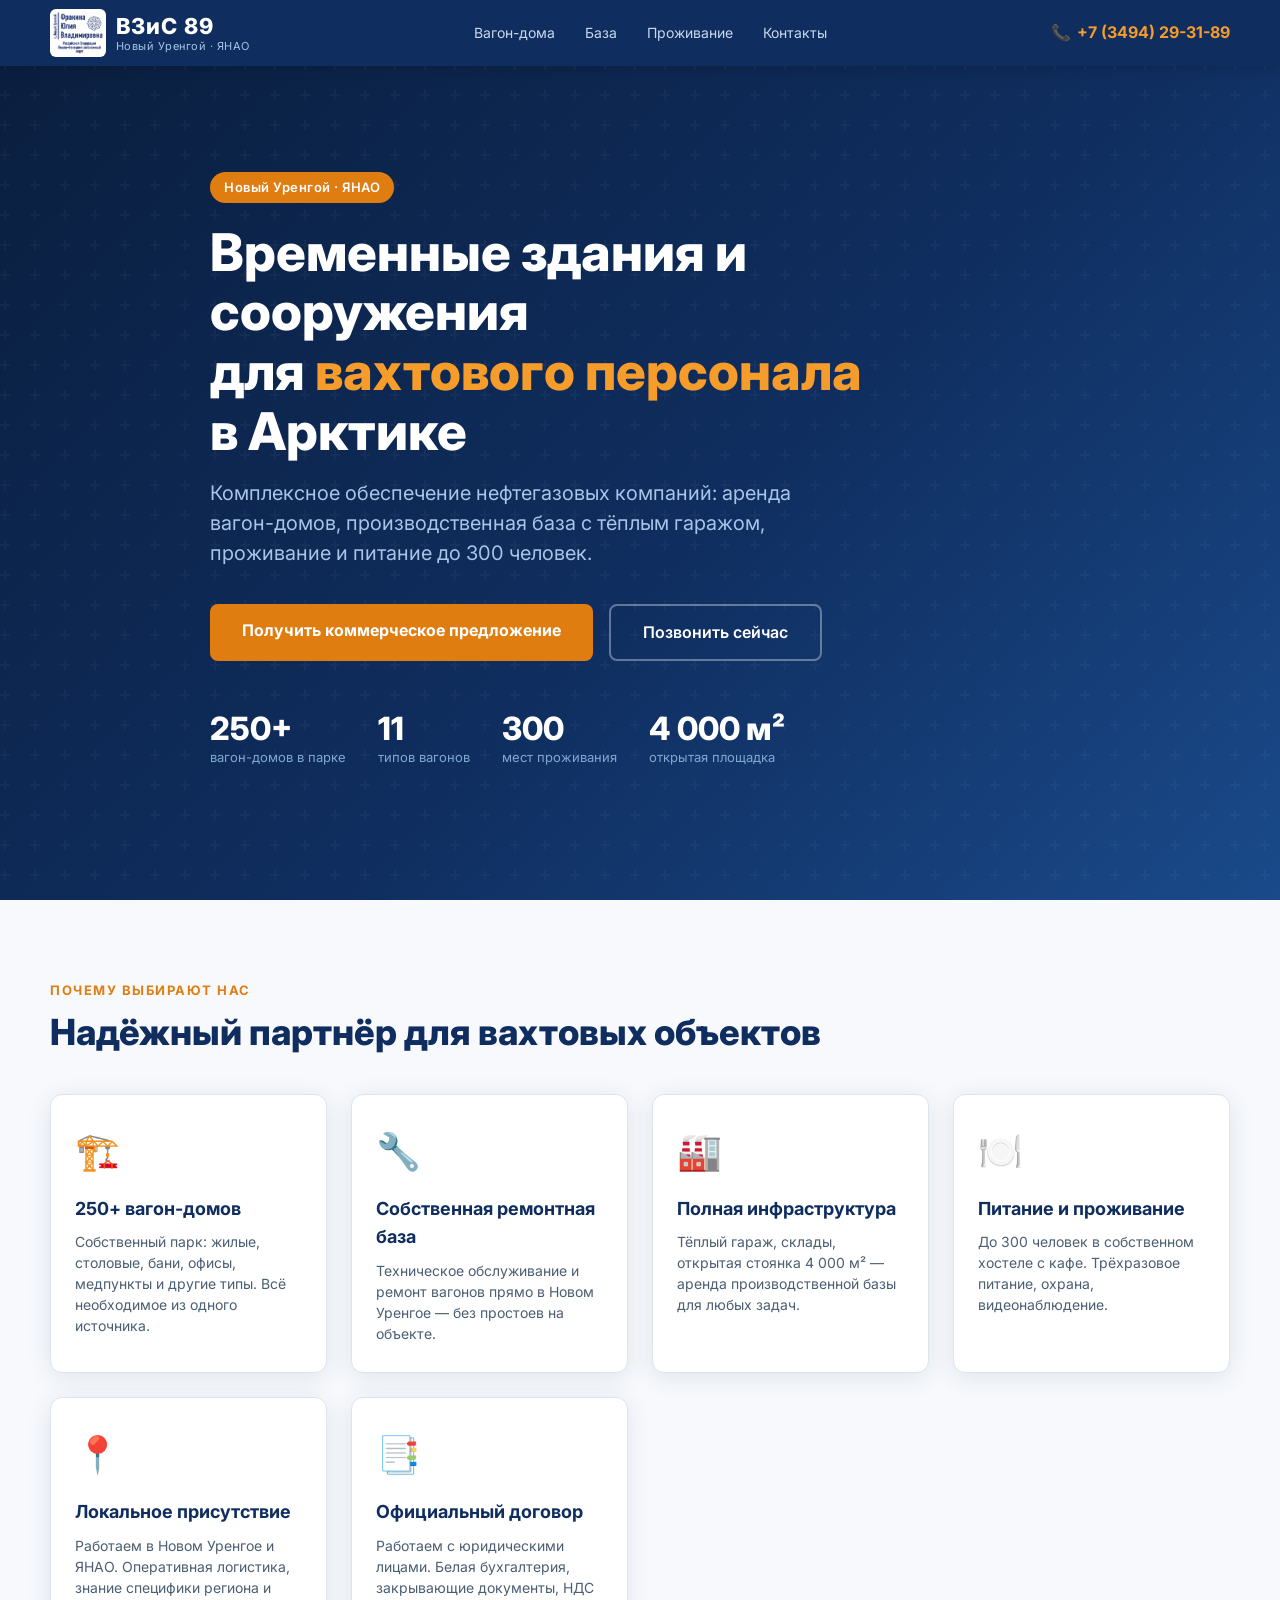
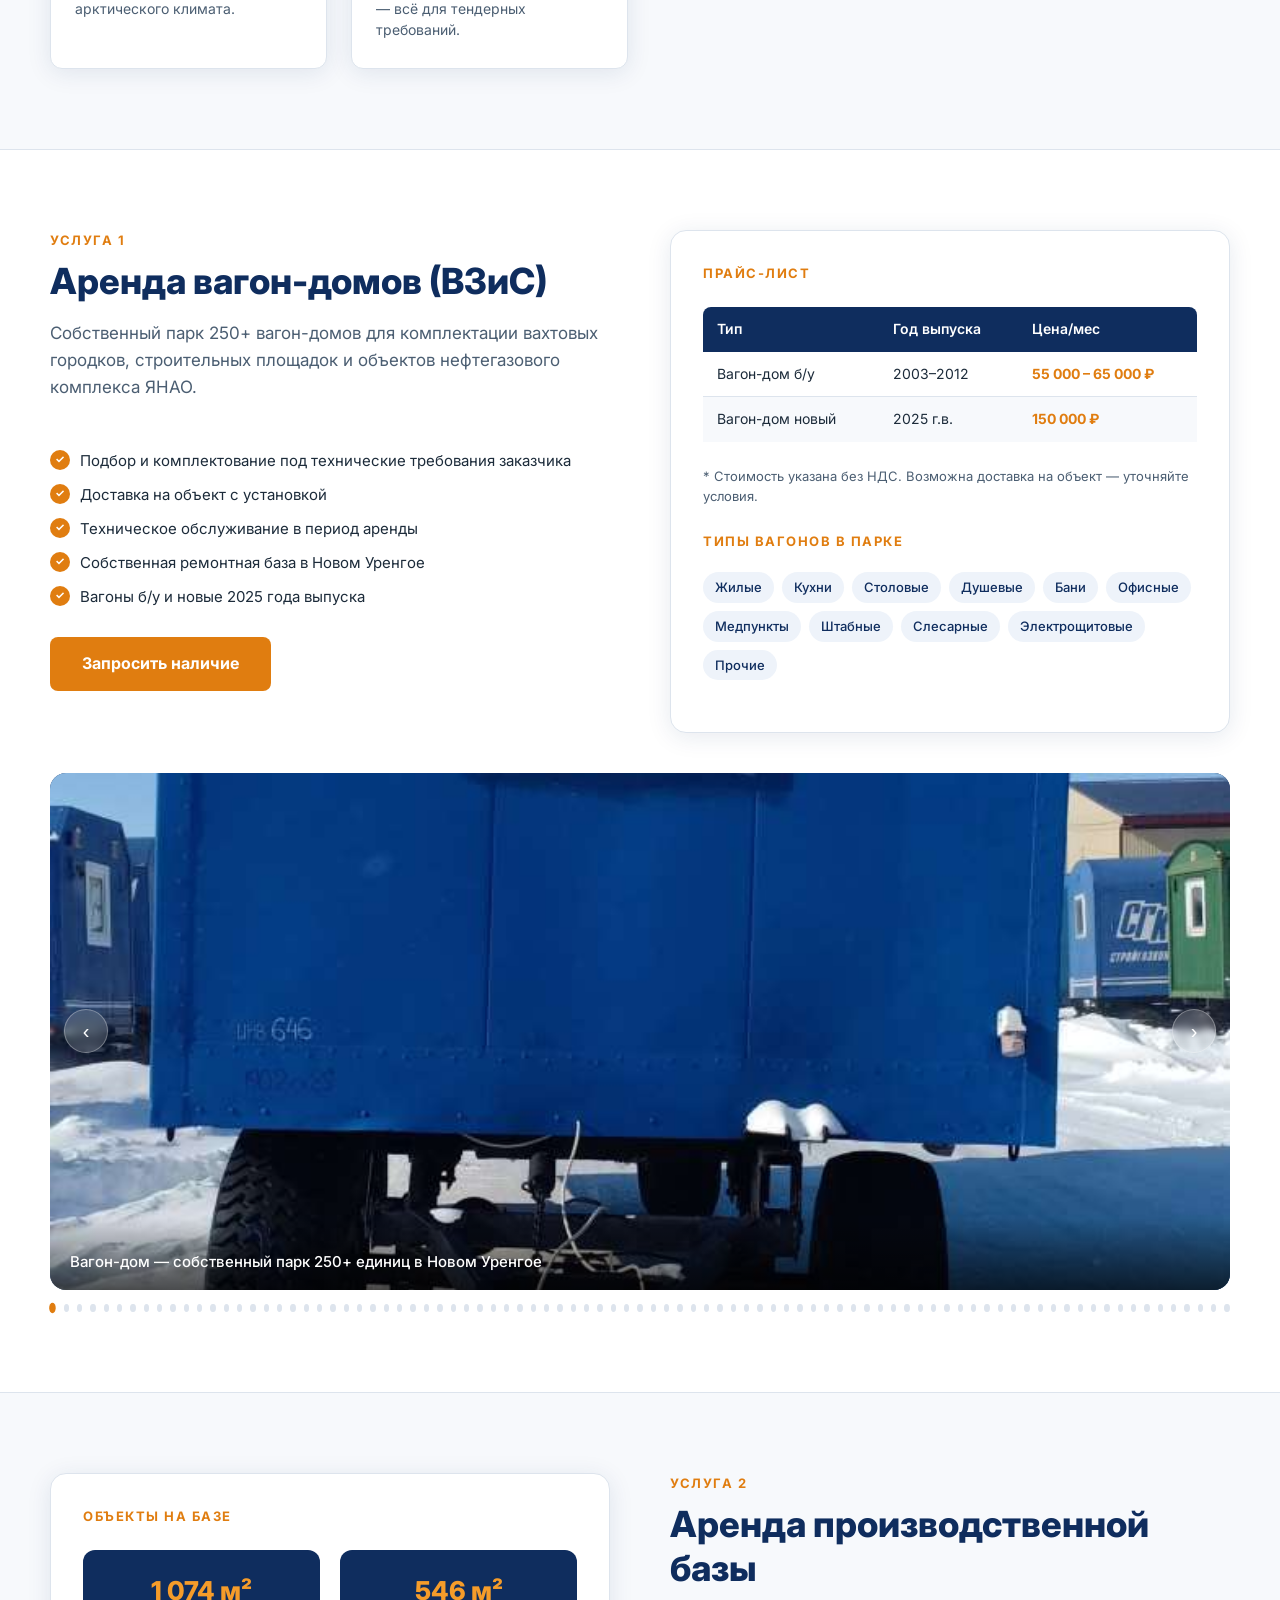
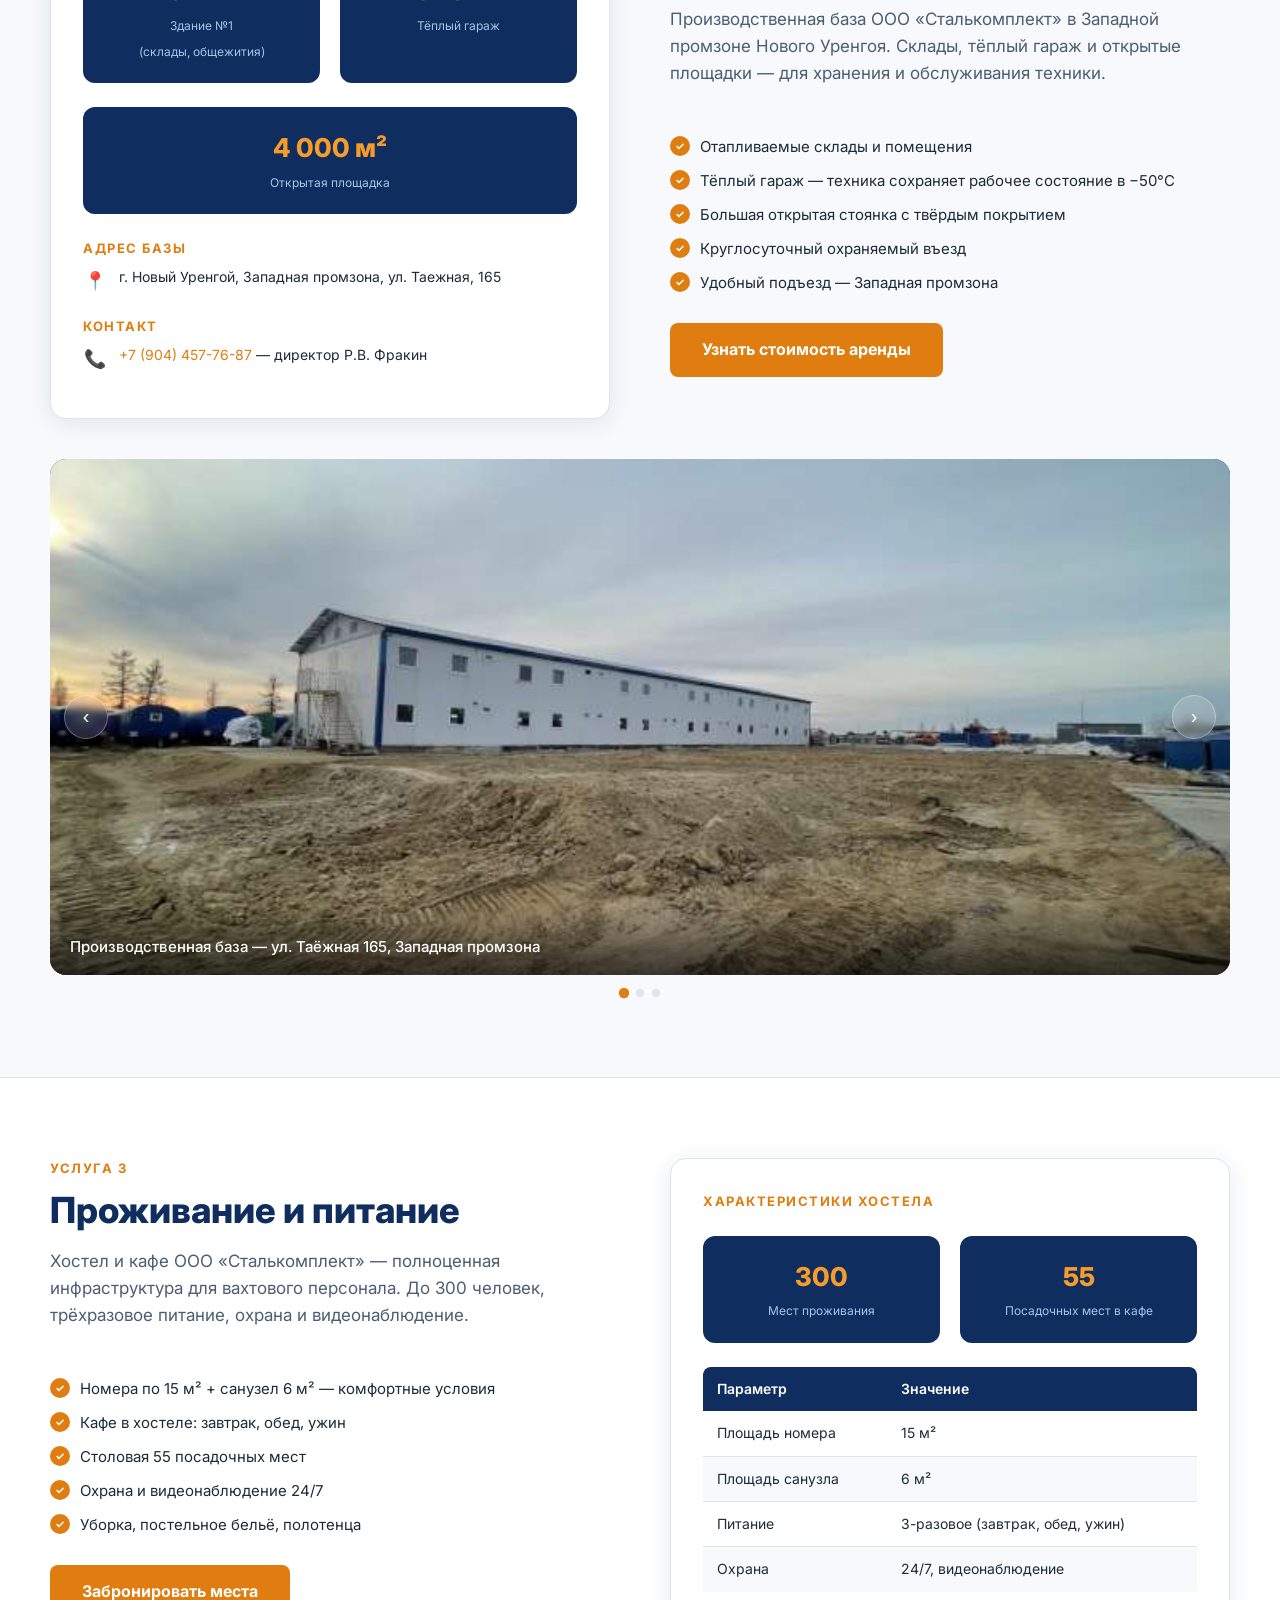
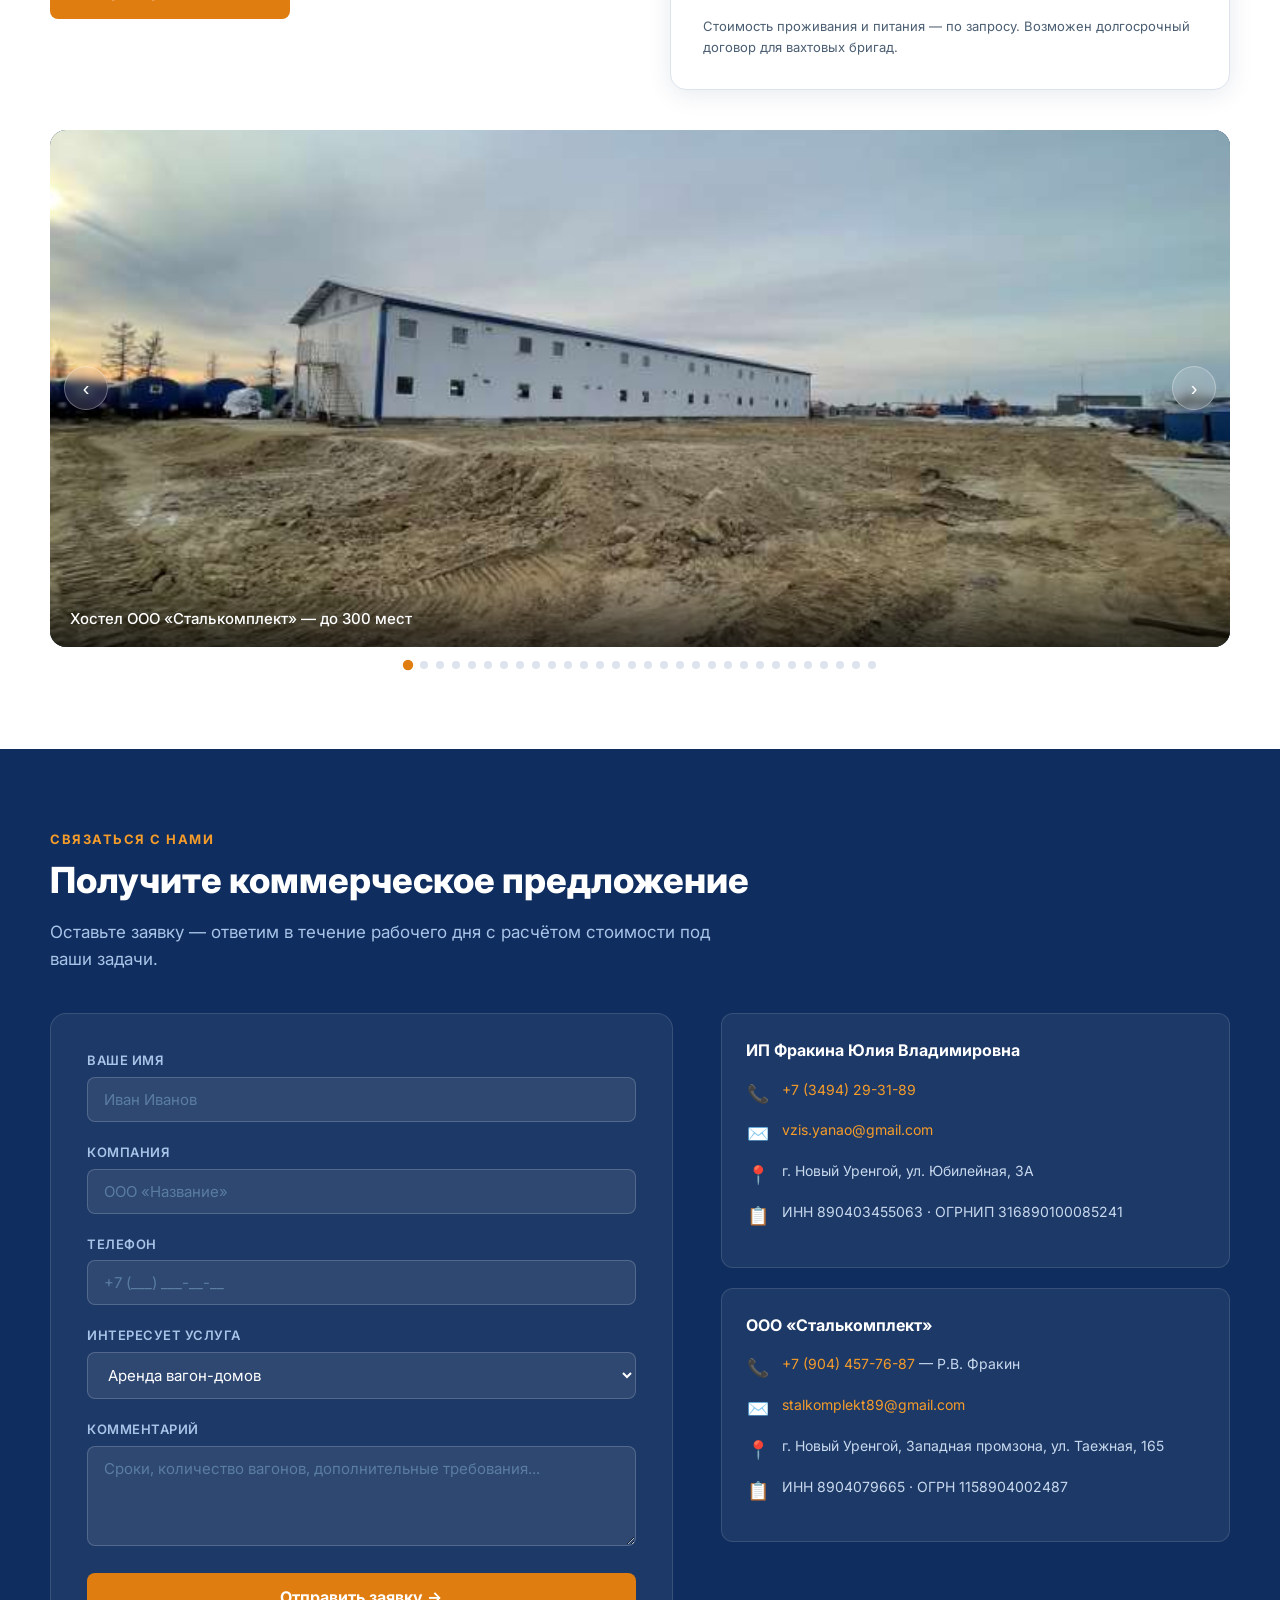
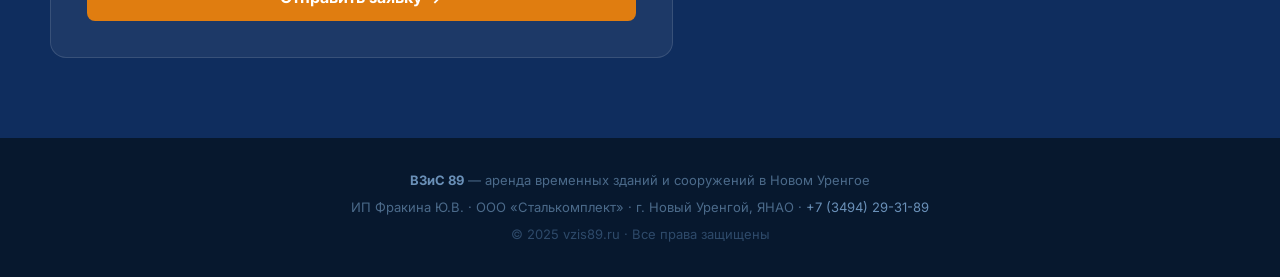
==== commit 67270469: "Add all new photos to carousels, taller carousel height, mobile phone slide-in" ====
--- a/index.html
+++ b/index.html
@@ -28,7 +28,7 @@
       <li><a href="#contact">Контакты</a></li>
     </ul>
     <a href="tel:+73494293189" class="nav-phone">
-      📞 +7 (3494) 29-31-89
+      <span class="phone-icon">📞</span><span class="phone-text">+7 (3494) 29-31-89</span>
     </a>
     <div class="burger" id="burger">
       <span></span><span></span><span></span>
@@ -189,20 +189,7 @@
     <!-- Карусель вагон-дома -->
     <div class="carousel-wrap">
       <div class="carousel" id="carouselWagons">
-        <div class="carousel-track" id="trackWagons">
-          <div class="carousel-slide">
-            <img src="img/wagons/1.jpg" alt="Вагон-дом снаружи">
-            <div class="carousel-caption">Вагон-дом — собственный парк 250+ единиц в Новом Уренгое</div>
-          </div>
-          <div class="carousel-slide">
-            <img src="img/wagons/2.jpg" alt="Санузел в вагоне">
-            <div class="carousel-caption">Вагоны оснащены душевой, умывальником и водонагревателем</div>
-          </div>
-          <div class="carousel-slide">
-            <img src="img/wagons/3.jpg" alt="Штабной вагон внутри">
-            <div class="carousel-caption">Штабной вагон — офис прямо на объекте</div>
-          </div>
-        </div>
+        <div class="carousel-track" id="trackWagons"></div>
         <button class="carousel-btn prev" onclick="moveCarousel('wagons',-1)">&#8249;</button>
         <button class="carousel-btn next" onclick="moveCarousel('wagons',1)">&#8250;</button>
       </div>
@@ -272,20 +259,7 @@
     <!-- Карусель производственная база -->
     <div class="carousel-wrap">
       <div class="carousel" id="carouselBase">
-        <div class="carousel-track" id="trackBase">
-          <div class="carousel-slide">
-            <img src="img/base/1.jpg" alt="Здание базы снаружи">
-            <div class="carousel-caption">Производственная база — ул. Таёжная 165, Западная промзона</div>
-          </div>
-          <div class="carousel-slide">
-            <img src="img/base/2.jpg" alt="Тёплый гараж">
-            <div class="carousel-caption">Отапливаемый гараж 546 м² — техника сохраняет рабочее состояние в −50°C</div>
-          </div>
-          <div class="carousel-slide">
-            <img src="img/base/3.jpg" alt="Склад внутри">
-            <div class="carousel-caption">Крытый склад — большое незагромождённое пространство для хранения</div>
-          </div>
-        </div>
+        <div class="carousel-track" id="trackBase"></div>
         <button class="carousel-btn prev" onclick="moveCarousel('base',-1)">&#8249;</button>
         <button class="carousel-btn next" onclick="moveCarousel('base',1)">&#8250;</button>
       </div>
@@ -367,20 +341,7 @@
     <!-- Карусель проживание -->
     <div class="carousel-wrap">
       <div class="carousel" id="carouselAccommodation">
-        <div class="carousel-track" id="trackAccommodation">
-          <div class="carousel-slide">
-            <img src="img/accommodation/1.jpg" alt="Хостел снаружи">
-            <div class="carousel-caption">Хостел ООО «Сталькомплект» — до 300 мест для вахтового персонала</div>
-          </div>
-          <div class="carousel-slide">
-            <img src="img/accommodation/2.jpg" alt="Номер с двухъярусными кроватями">
-            <div class="carousel-caption">Номера с двухъярусными кроватями, ТВ и отоплением</div>
-          </div>
-          <div class="carousel-slide">
-            <img src="img/accommodation/3.jpg" alt="Санузел в номере">
-            <div class="carousel-caption">Санузел с душем и умывальником в каждом блоке</div>
-          </div>
-        </div>
+        <div class="carousel-track" id="trackAccommodation"></div>
         <button class="carousel-btn prev" onclick="moveCarousel('accommodation',-1)">&#8249;</button>
         <button class="carousel-btn next" onclick="moveCarousel('accommodation',1)">&#8250;</button>
       </div>
--- a/css/style.css
+++ b/css/style.css
@@ -530,7 +530,7 @@
   overflow: hidden;
   background: #0F2D5E;
   aspect-ratio: 16/7;
-  max-height: 420px;
+  max-height: 560px;
 }
 .carousel-track {
   display: flex;
@@ -633,6 +633,28 @@
   .service-content.reverse { direction: ltr; }
   .contact-grid { grid-template-columns: 1fr; gap: 32px; }
 }
+@media (max-width: 640px) {
+  /* Carousel taller on mobile for portrait photos */
+  .carousel { aspect-ratio: 4/3; max-height: none; }
+
+  /* Phone number: icon only → slide in on tap */
+  .nav-phone { position: relative; overflow: hidden; }
+  .nav-phone .phone-text {
+    display: inline-block;
+    max-width: 0;
+    opacity: 0;
+    overflow: hidden;
+    white-space: nowrap;
+    vertical-align: middle;
+    transition: max-width 0.35s ease, opacity 0.25s ease;
+  }
+  .nav-phone.expanded .phone-text,
+  .nav-phone:hover .phone-text {
+    max-width: 180px;
+    opacity: 1;
+  }
+  .nav-phone .phone-icon { font-size: 20px; }
+}
 @media (max-width: 600px) {
   section { padding: 56px 16px; }
   .hero { padding: 100px 16px 60px; }
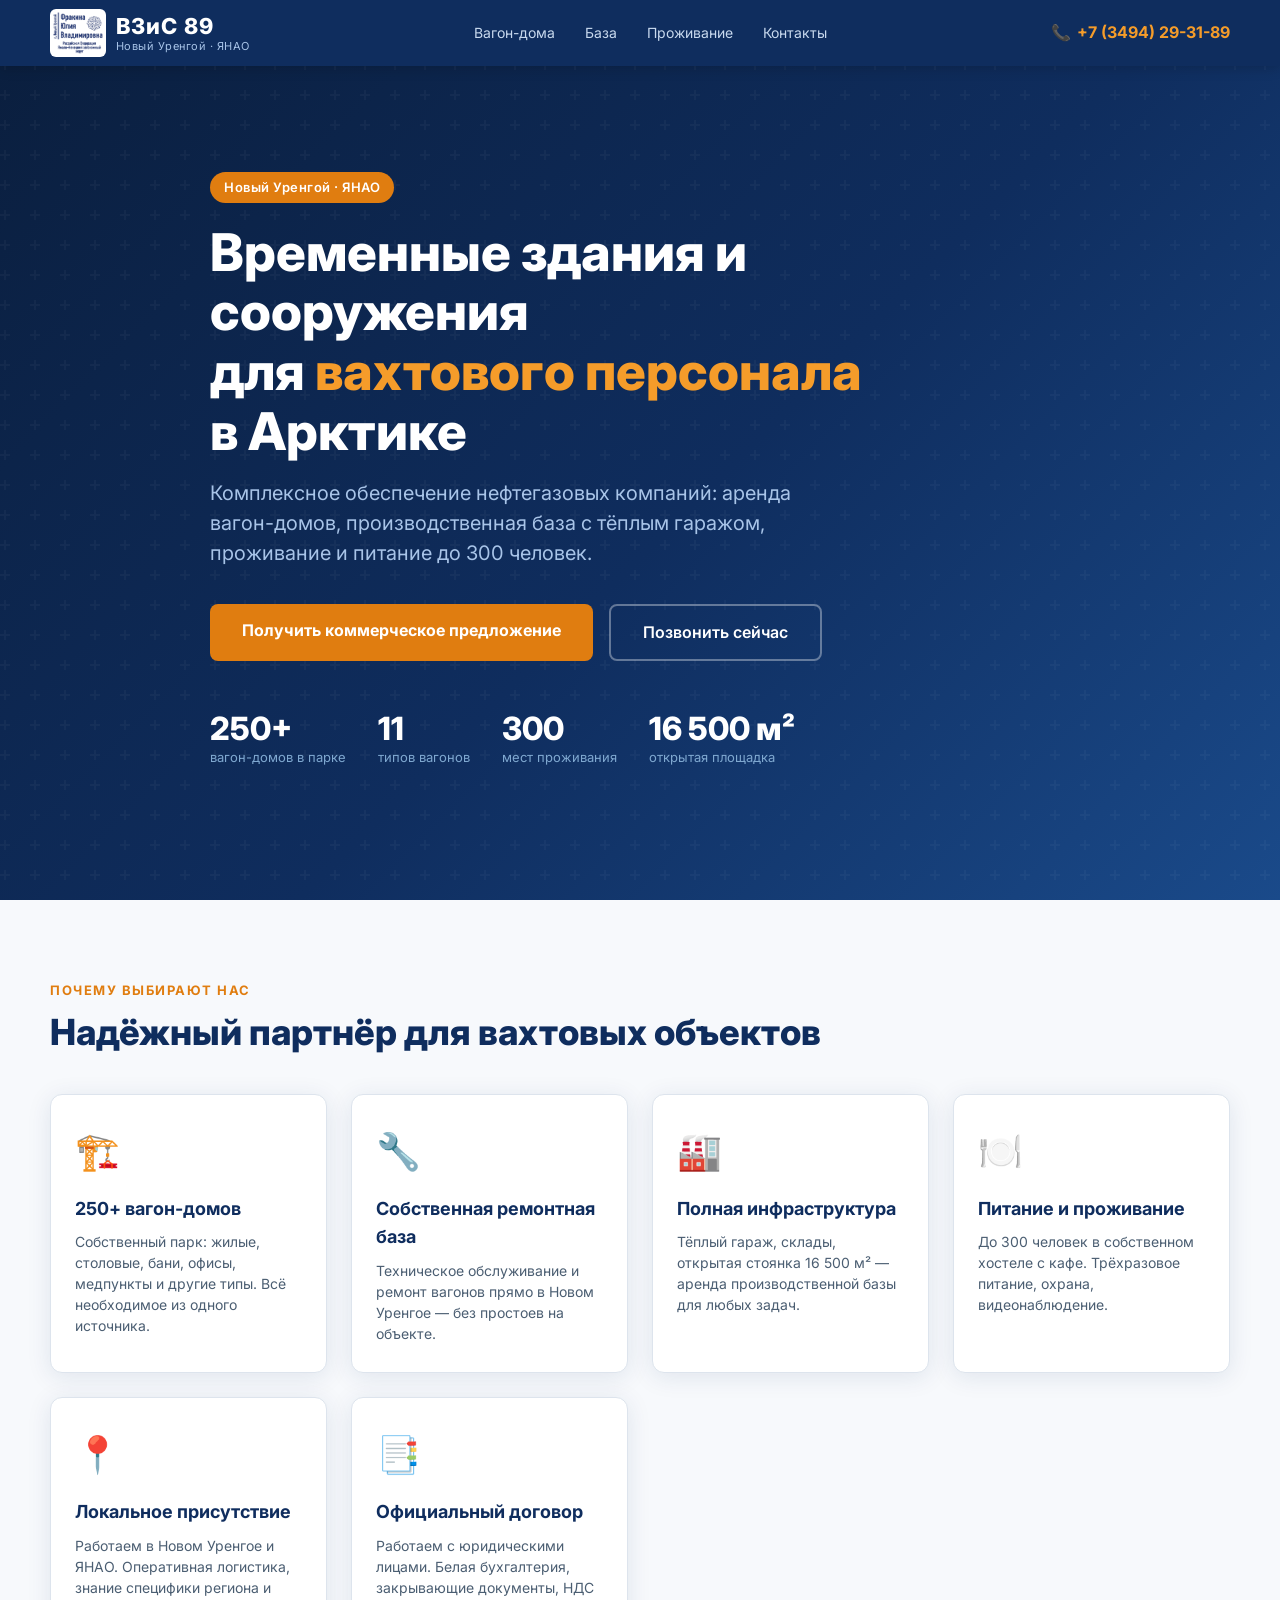
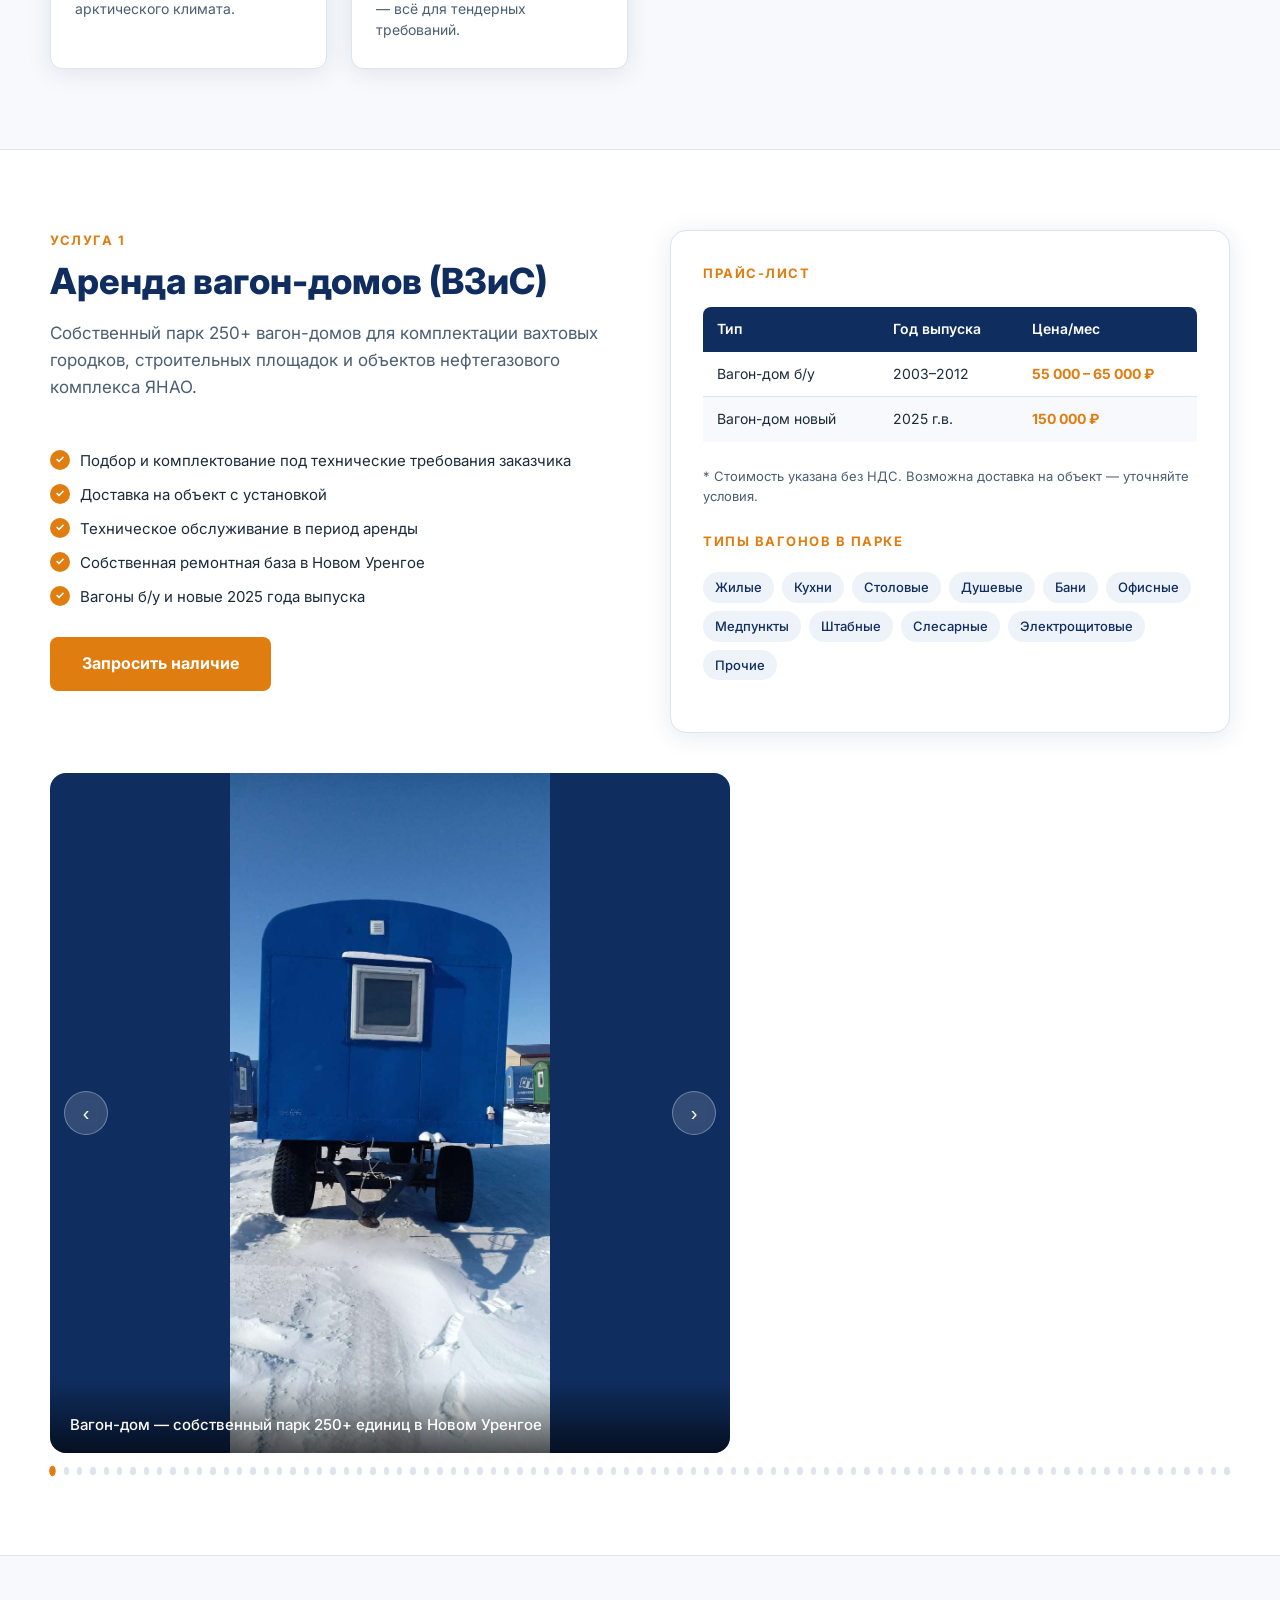
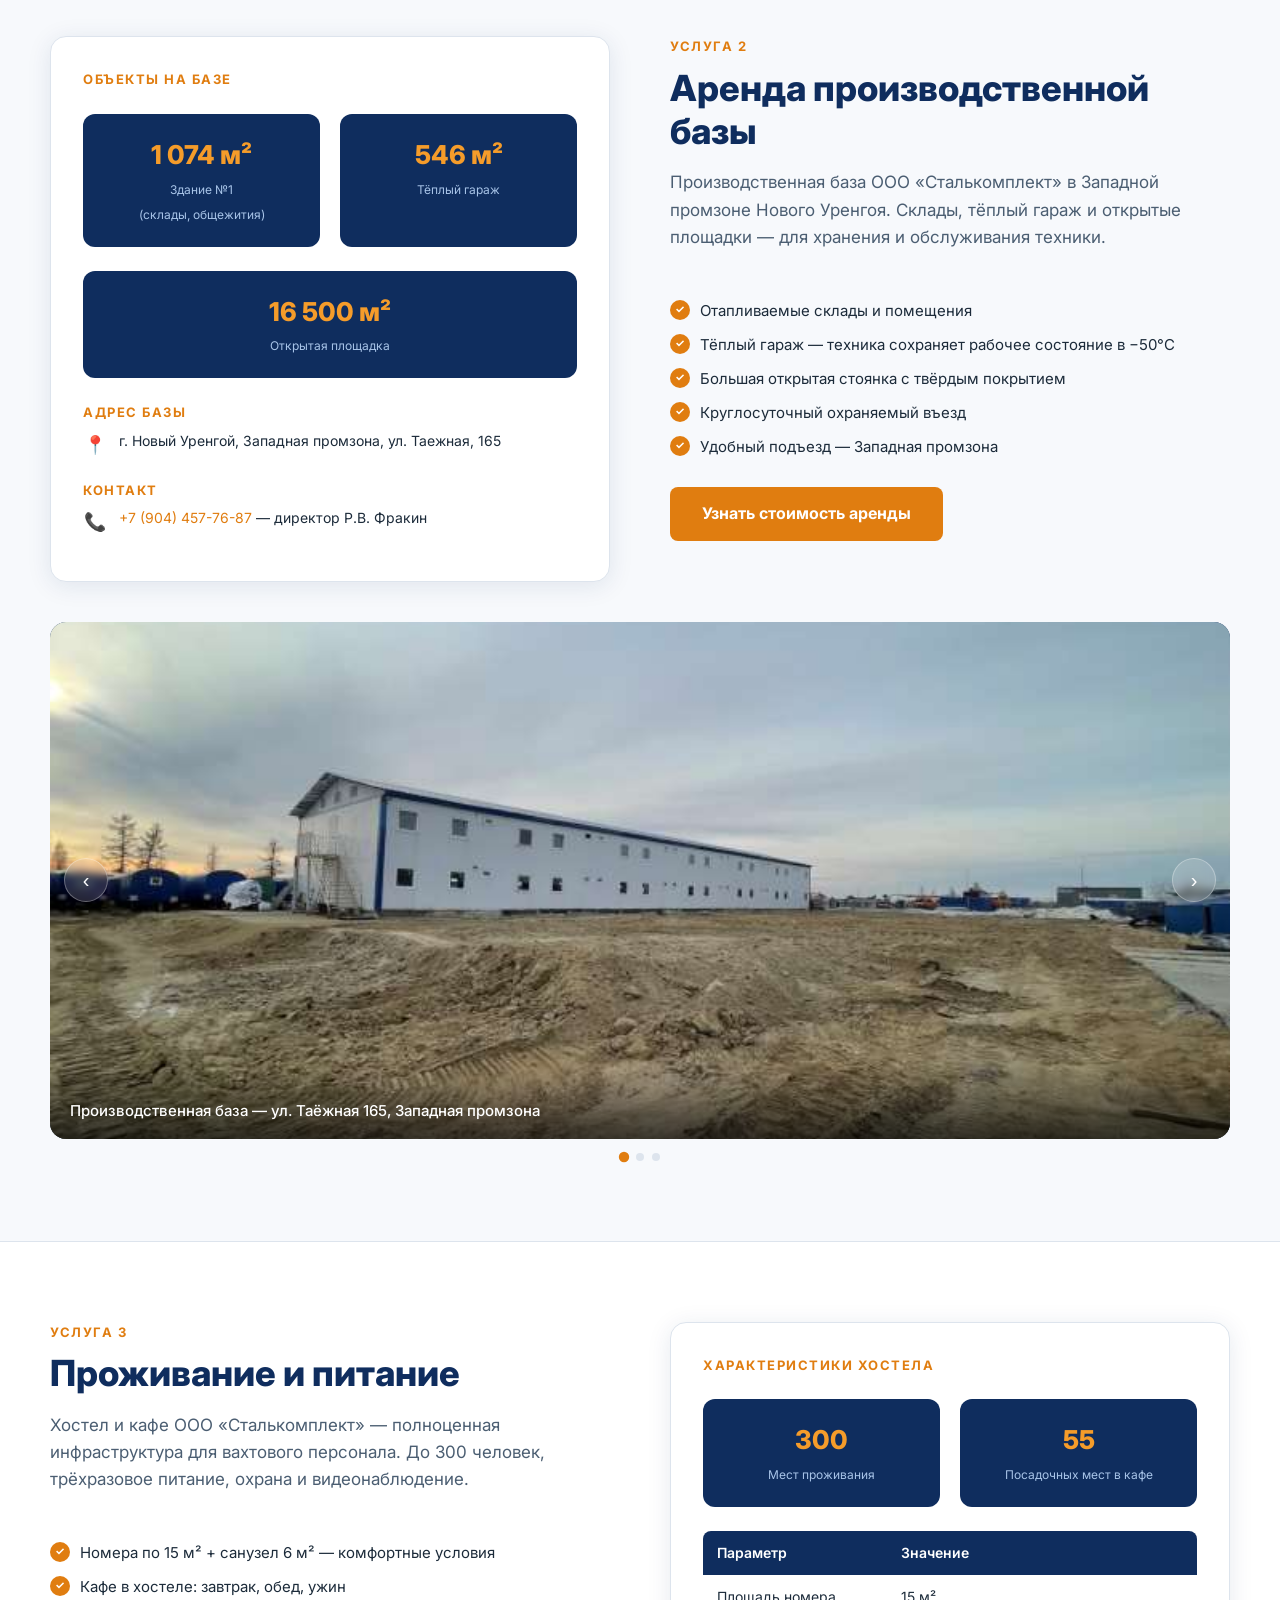
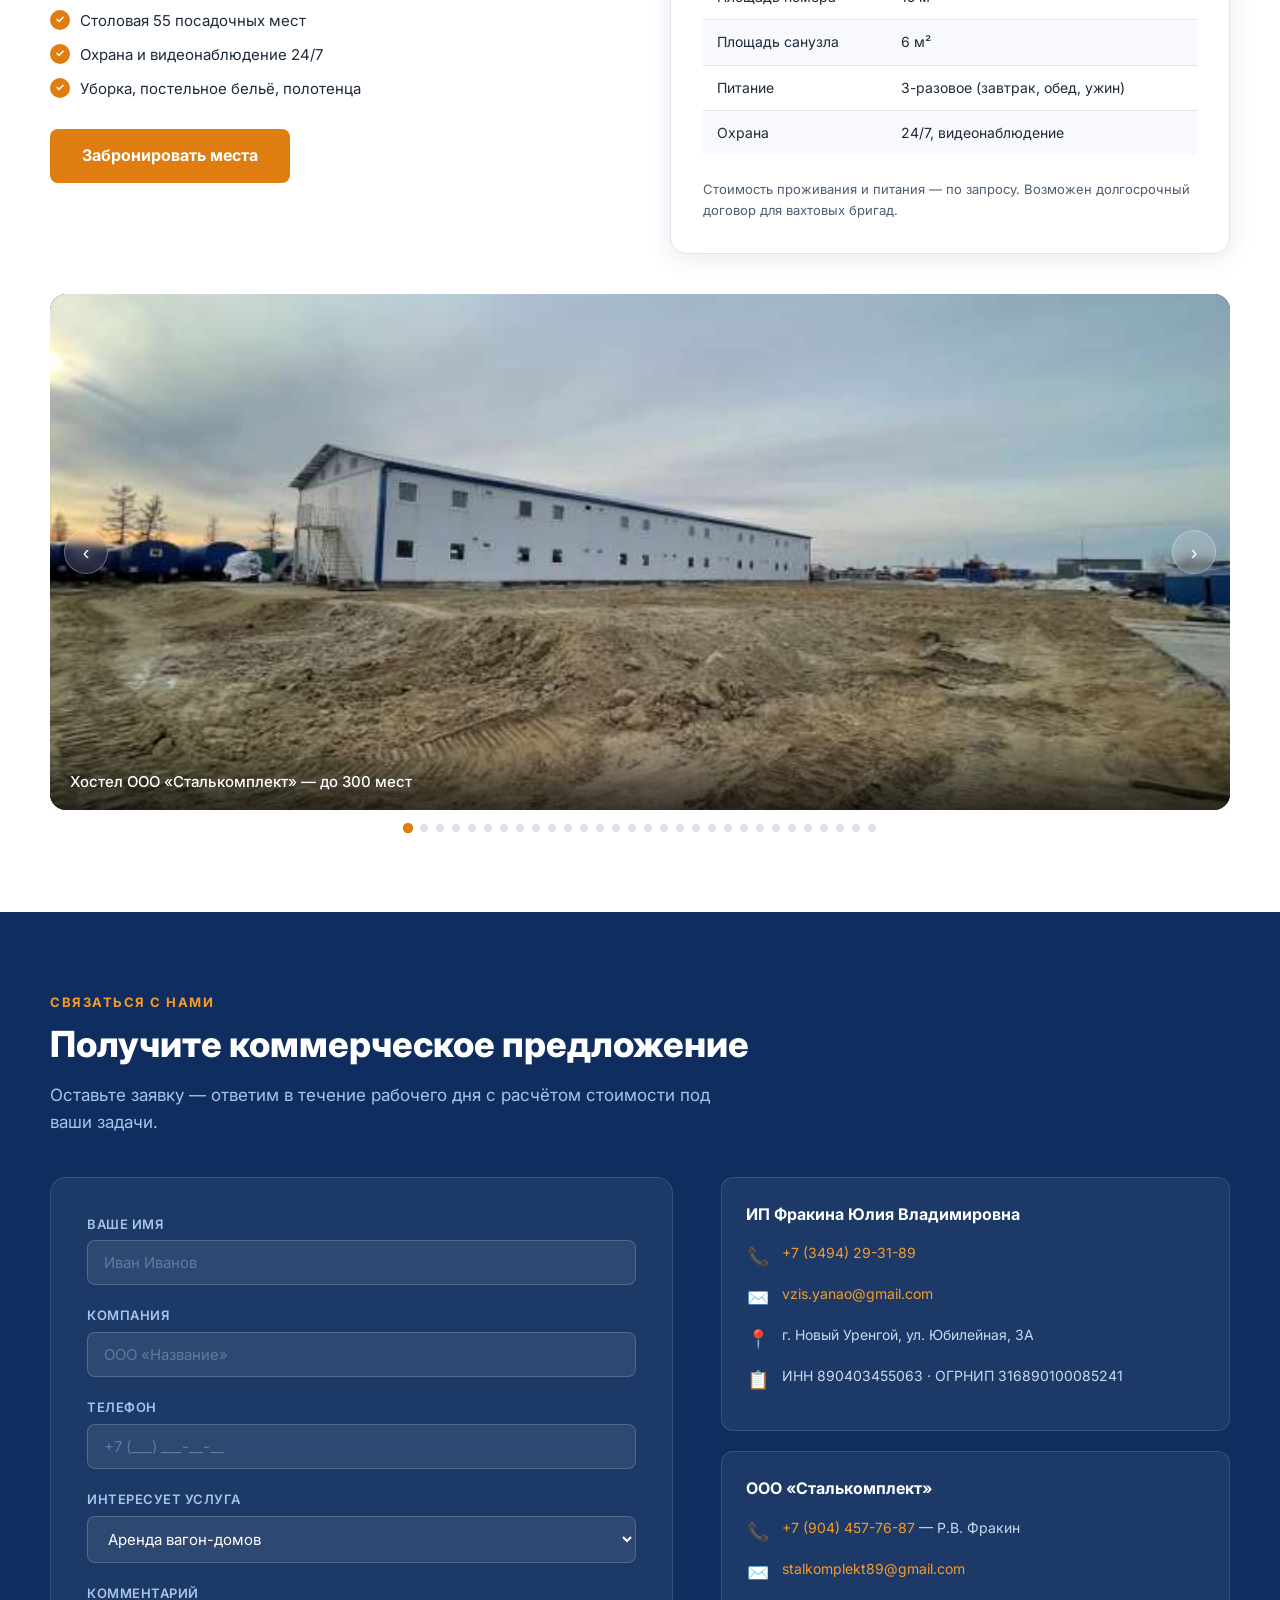
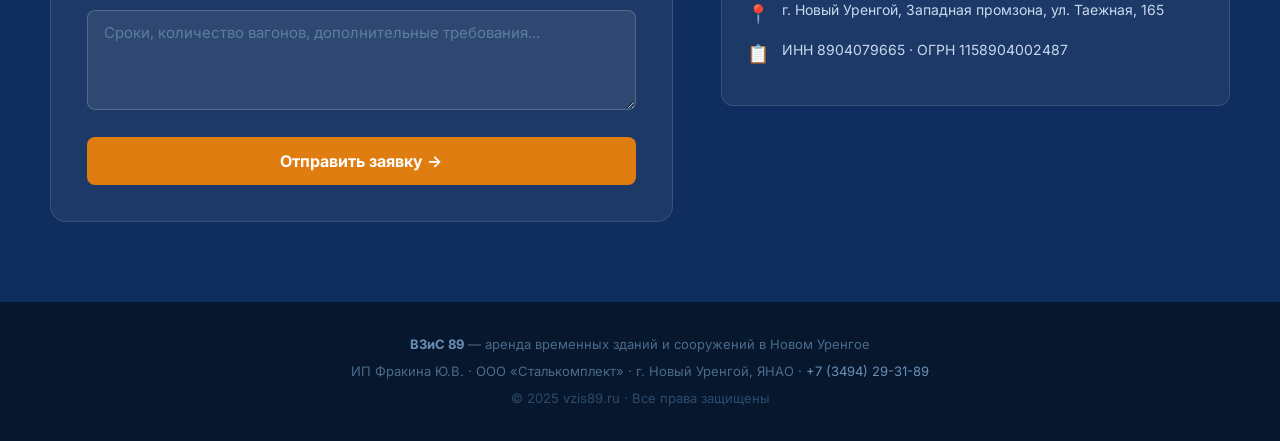
==== commit aabc8cce: "Fix open area size: 4000 -> 16500 m2" ====
--- a/index.html
+++ b/index.html
@@ -72,7 +72,7 @@
         <span>мест проживания</span>
       </div>
       <div class="hero-stat">
-        <strong>4 000 м²</strong>
+        <strong>16 500 м²</strong>
         <span>открытая площадка</span>
       </div>
     </div>
@@ -98,7 +98,7 @@
       <div class="adv-card">
         <span class="adv-icon">🏭</span>
         <h3>Полная инфраструктура</h3>
-        <p>Тёплый гараж, склады, открытая стоянка 4 000 м² — аренда производственной базы для любых задач.</p>
+        <p>Тёплый гараж, склады, открытая стоянка 16 500 м² — аренда производственной базы для любых задач.</p>
       </div>
       <div class="adv-card">
         <span class="adv-icon">🍽️</span>
@@ -235,7 +235,7 @@
         </div>
         <div class="metrics-row">
           <div class="metric">
-            <strong>4 000 м²</strong>
+            <strong>16 500 м²</strong>
             <span>Открытая площадка</span>
           </div>
         </div>
--- a/css/style.css
+++ b/css/style.css
@@ -532,6 +532,14 @@
   aspect-ratio: 16/7;
   max-height: 560px;
 }
+/* Вагон-дома: вертикальные фото — квадратный формат, без обрезки */
+#carouselWagons {
+  aspect-ratio: 1/1;
+  max-height: 680px;
+}
+#carouselWagons .carousel-slide img {
+  object-fit: contain;
+}
 .carousel-track {
   display: flex;
   height: 100%;
@@ -636,6 +644,7 @@
 @media (max-width: 640px) {
   /* Carousel taller on mobile for portrait photos */
   .carousel { aspect-ratio: 4/3; max-height: none; }
+  #carouselWagons { aspect-ratio: 3/4; max-height: none; }
 
   /* Phone number: icon only → slide in on tap */
   .nav-phone { position: relative; overflow: hidden; }
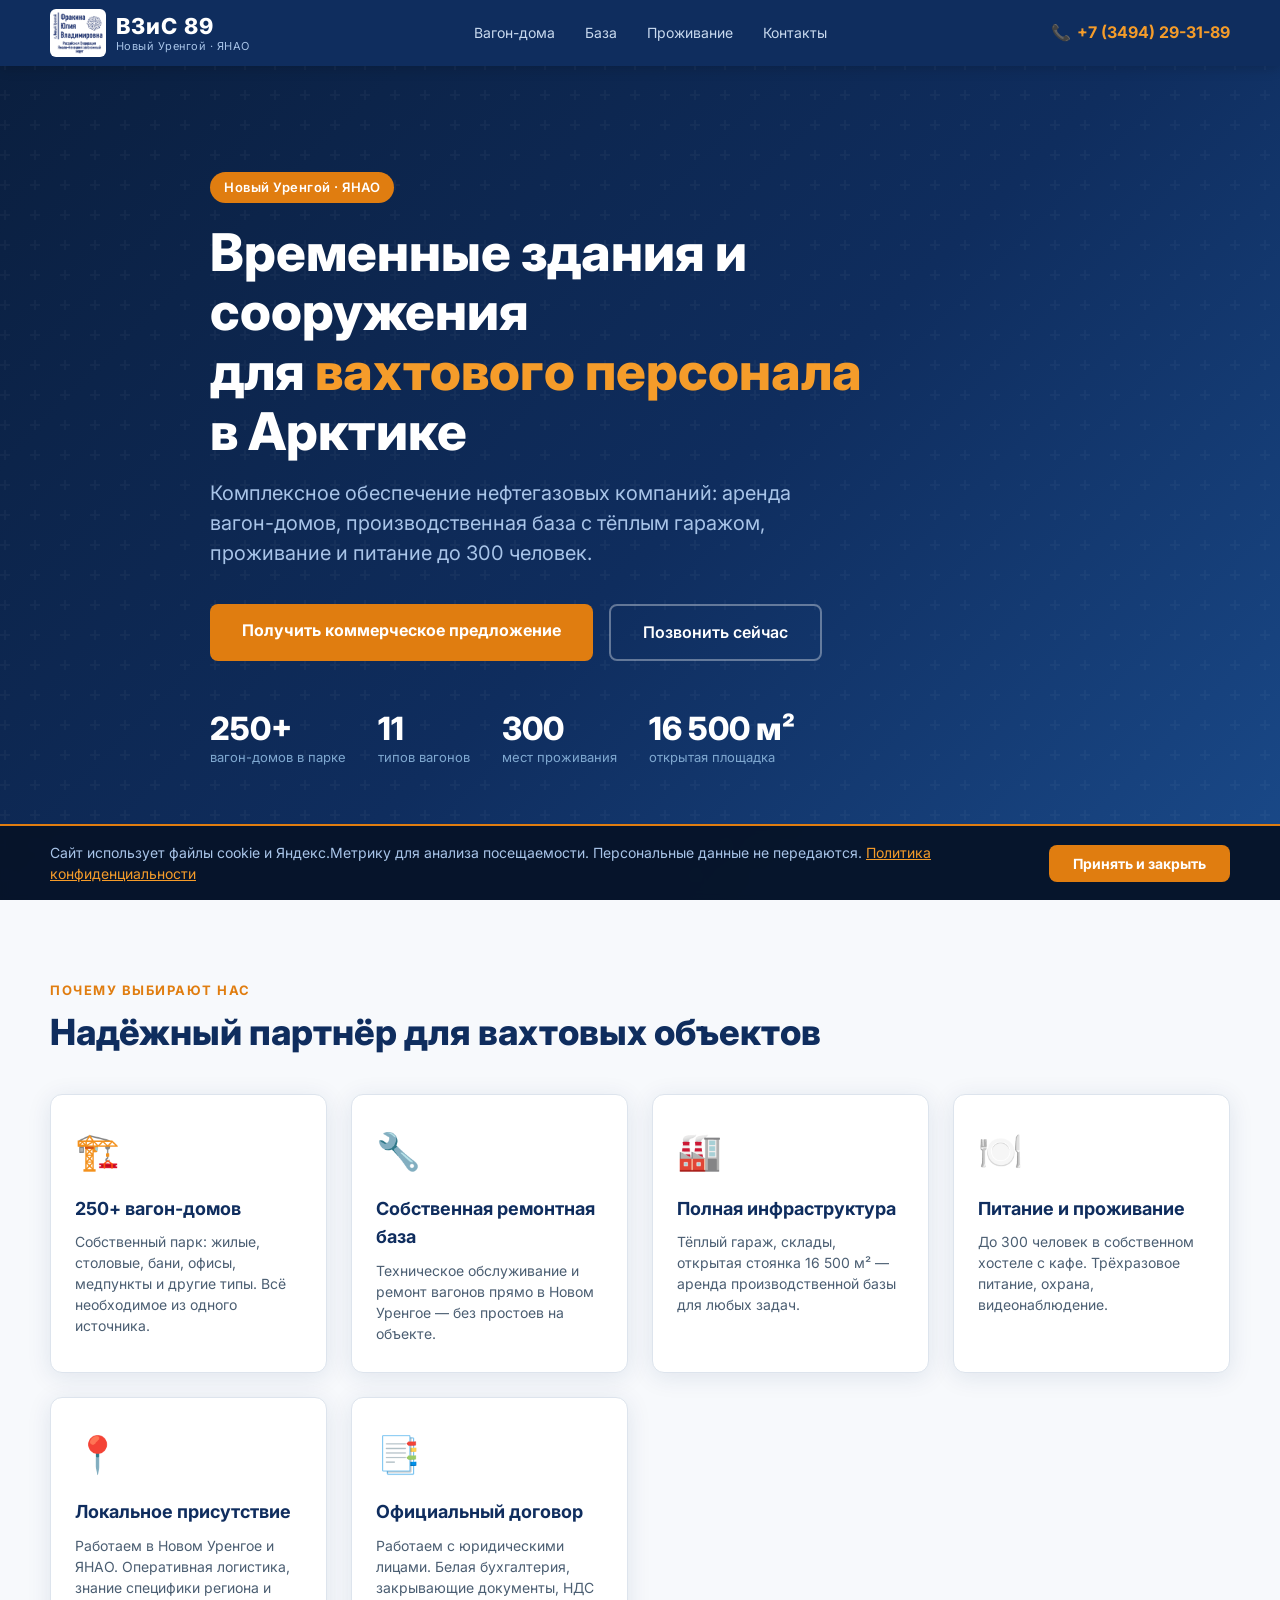
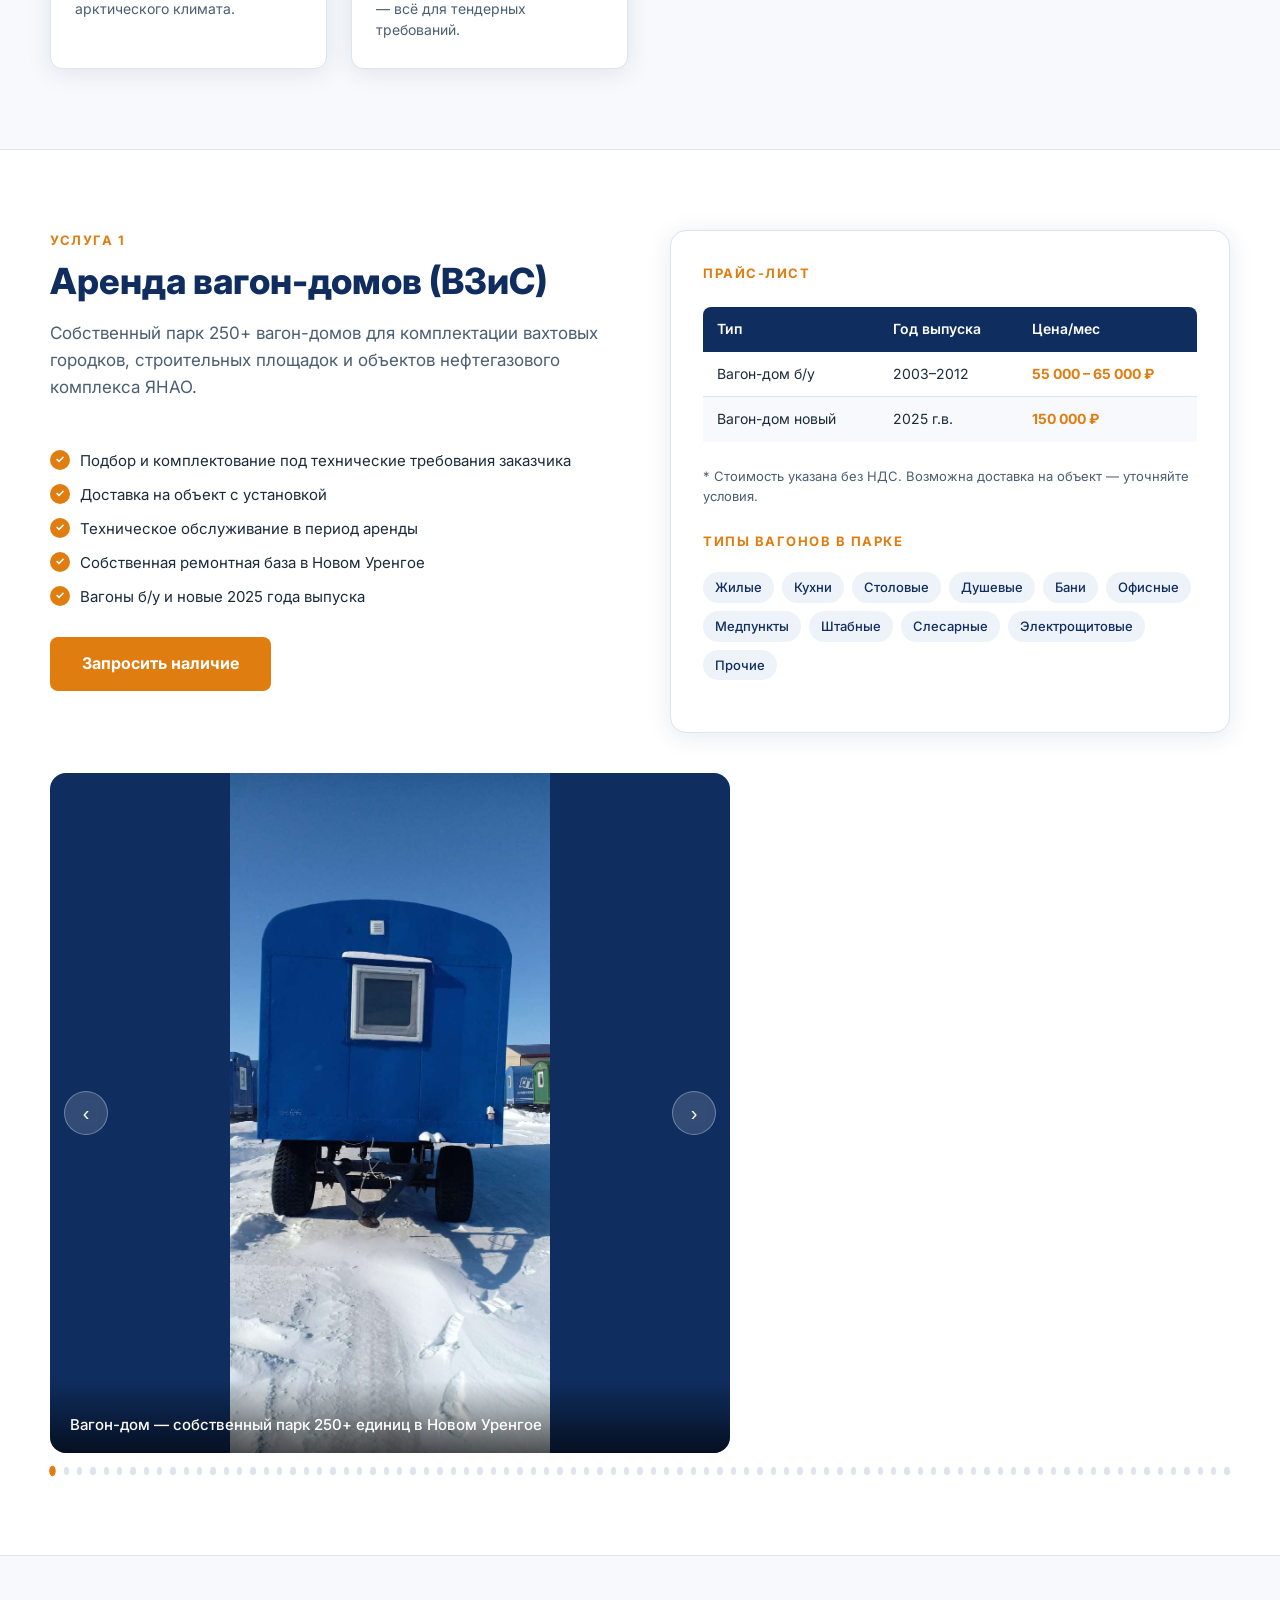
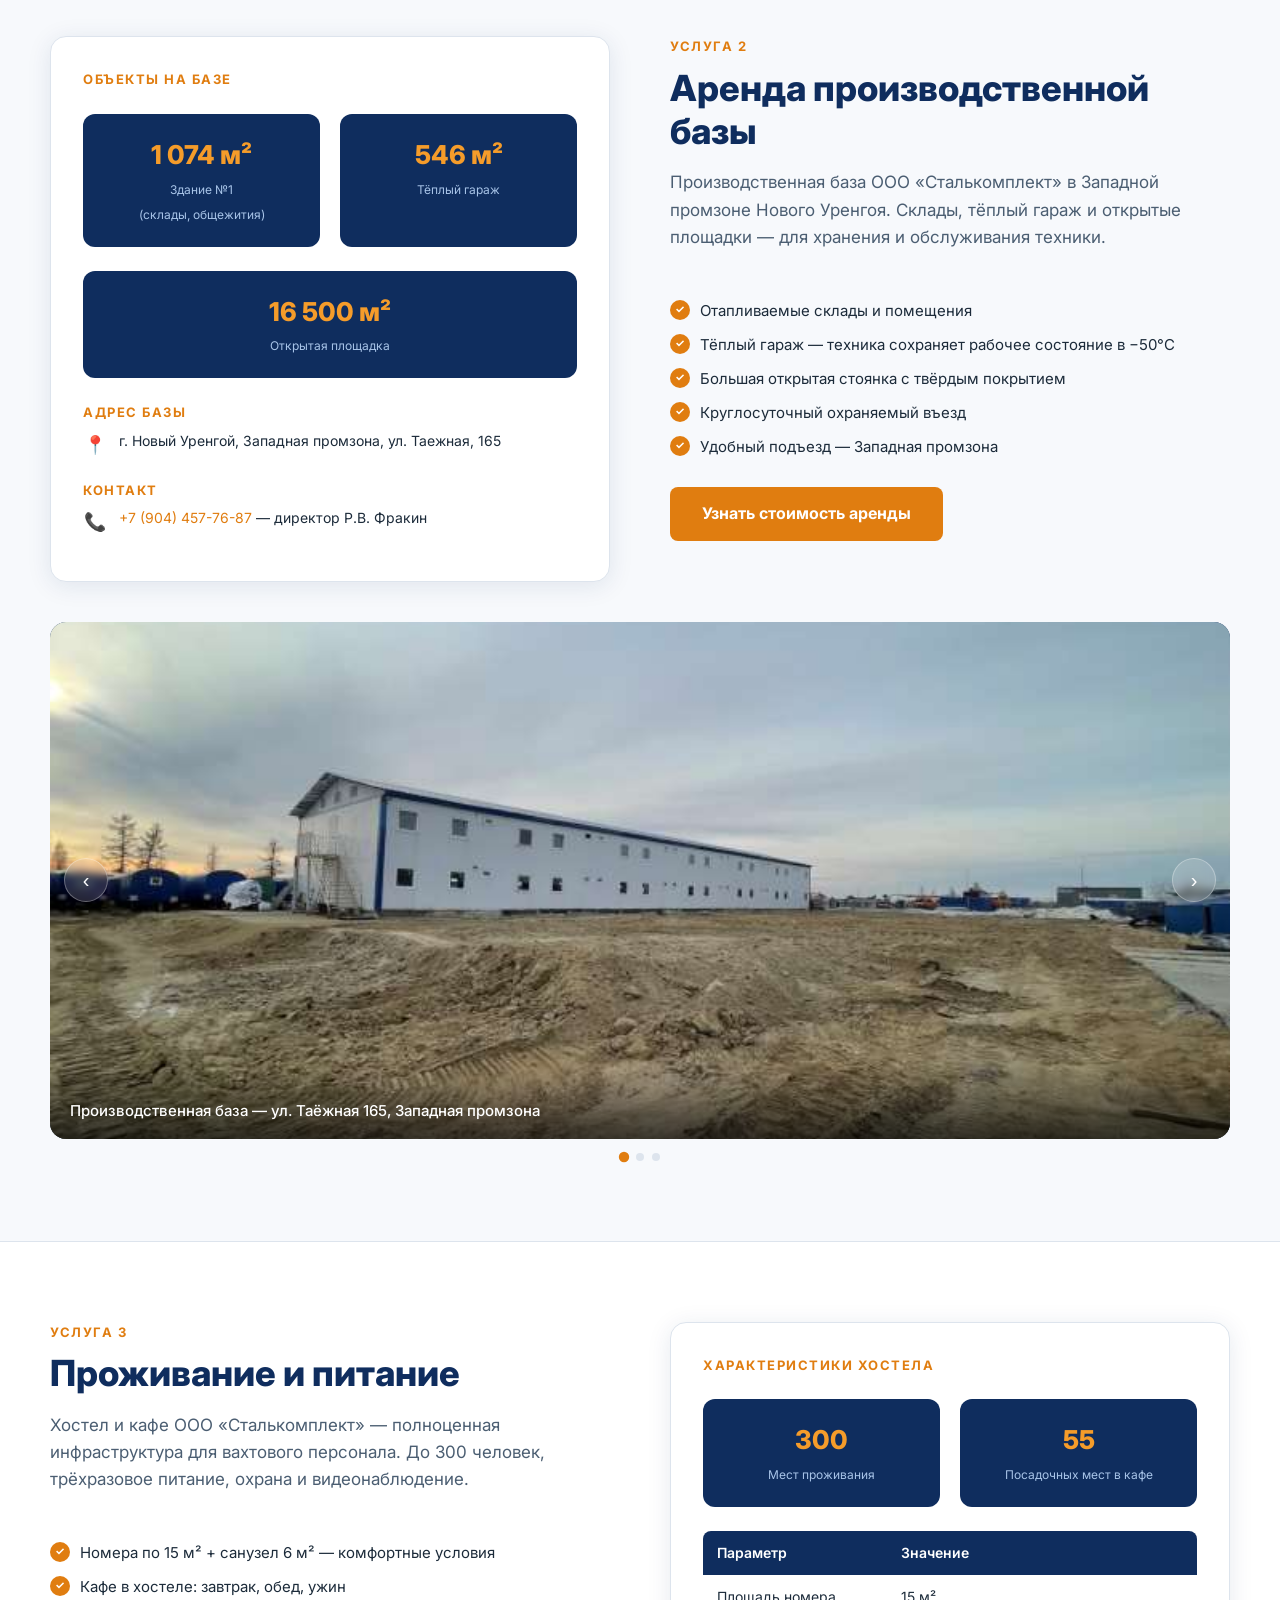
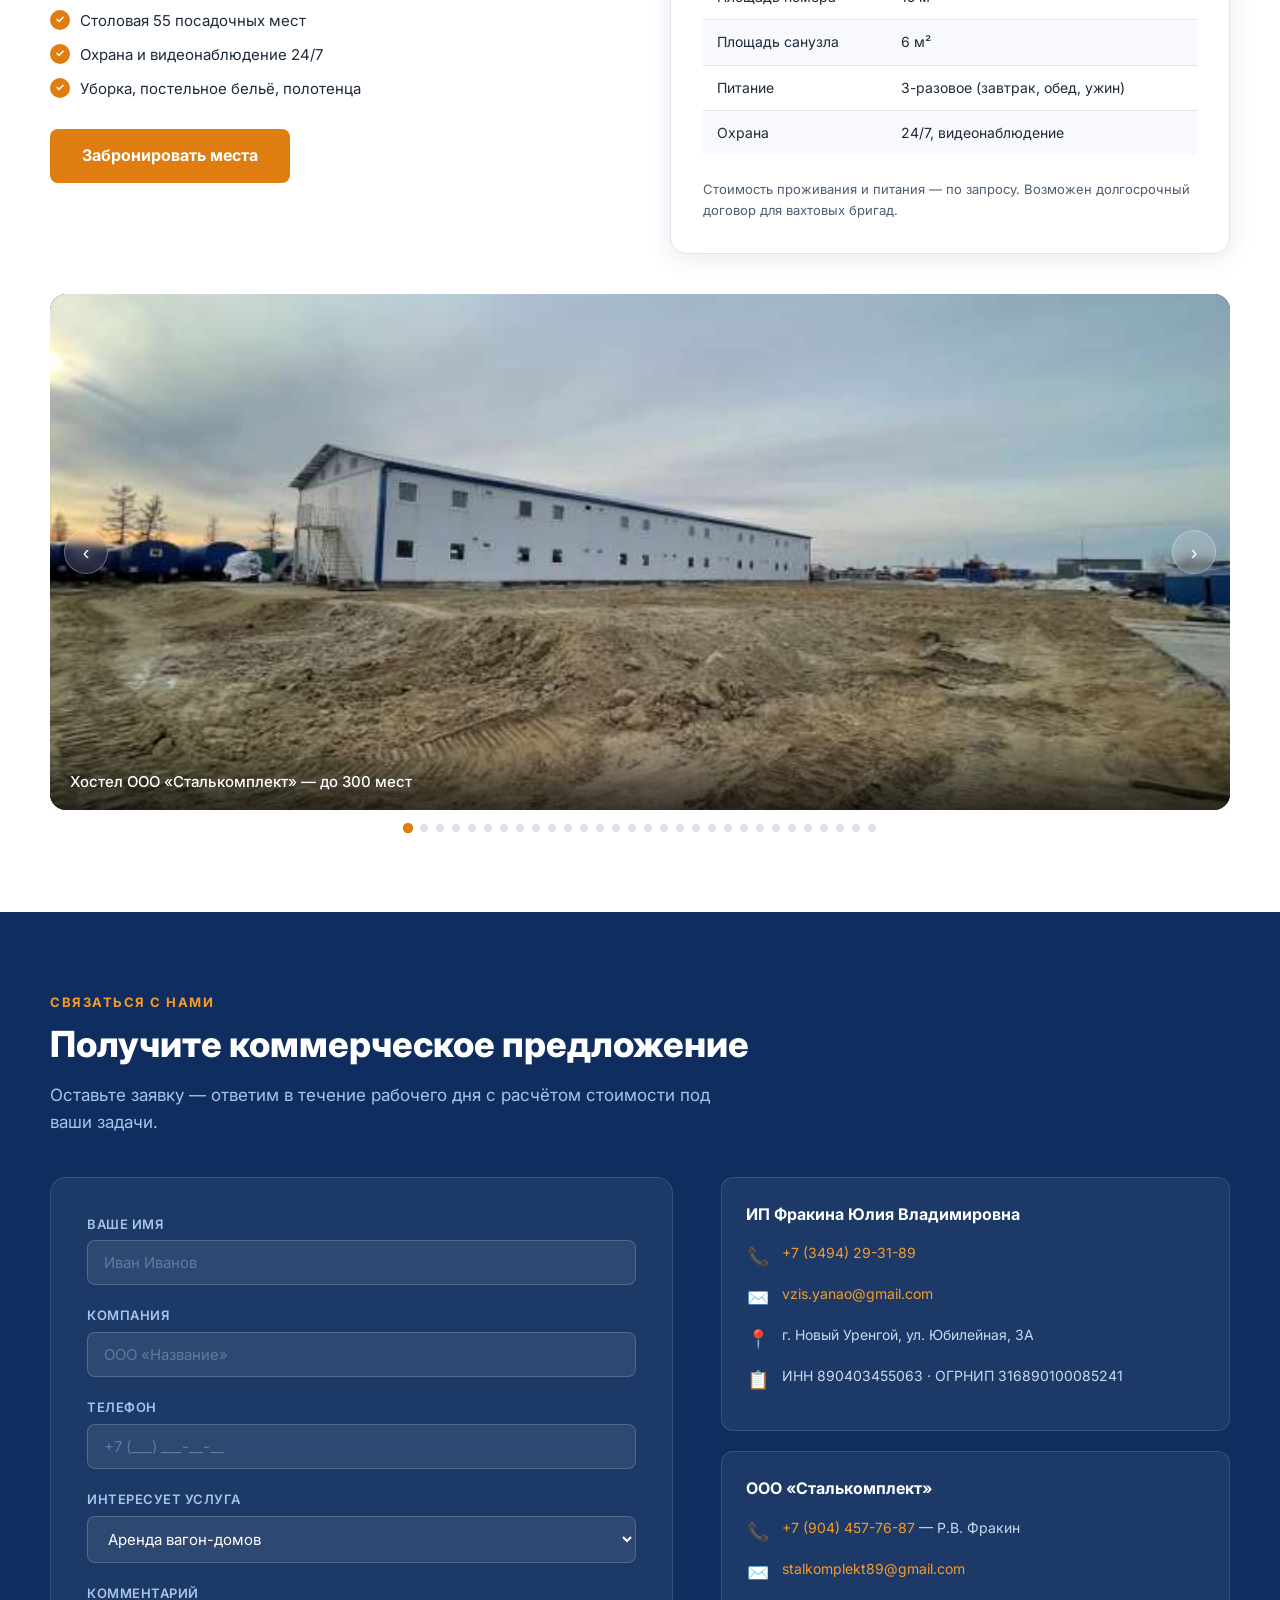
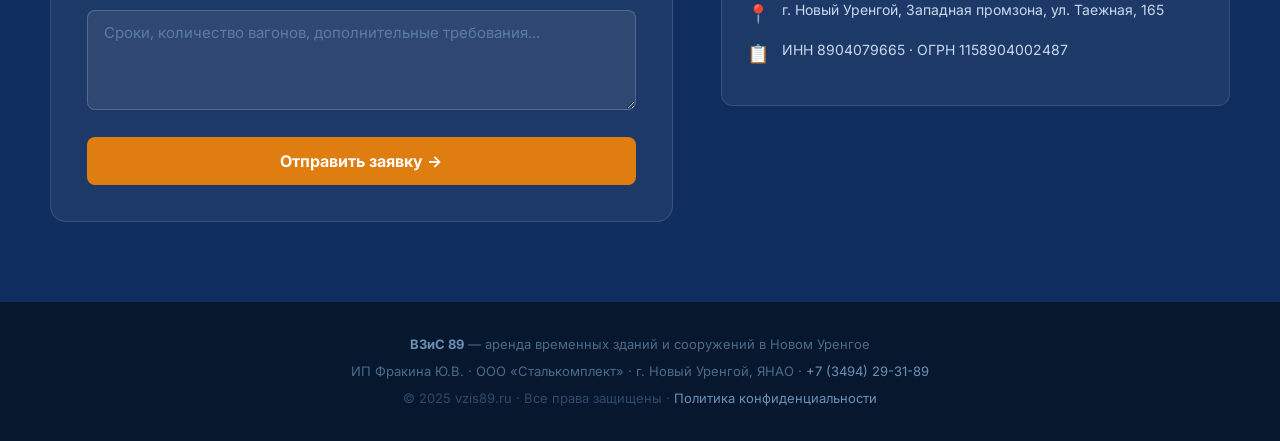
==== commit 117a3015: "Add privacy policy page, cookie consent banner, and footer link (ФЗ-152 / Yandex Metrika compliance)" ====
--- a/index.html
+++ b/index.html
@@ -8,6 +8,18 @@
   <link rel="preconnect" href="https://fonts.googleapis.com" />
   <link href="https://fonts.googleapis.com/css2?family=Inter:wght@400;500;600;700;800&display=swap" rel="stylesheet" />
   <link rel="stylesheet" href="css/style.css" />
+  <!-- Yandex.Metrika counter -->
+  <script type="text/javascript">
+    (function(m,e,t,r,i,k,a){
+        m[i]=m[i]||function(){(m[i].a=m[i].a||[]).push(arguments)};
+        m[i].l=1*new Date();
+        for (var j = 0; j < document.scripts.length; j++) {if (document.scripts[j].src === r) { return; }}
+        k=e.createElement(t),a=e.getElementsByTagName(t)[0],k.async=1,k.src=r,a.parentNode.insertBefore(k,a)
+    })(window, document,'script','https://mc.yandex.ru/metrika/tag.js?id=110136163', 'ym');
+    ym(110136163, 'init', {ssr:true, clickmap:true, ecommerce:"dataLayer", referrer: document.referrer, url: location.href, accurateTrackBounce:true, trackLinks:true});
+  </script>
+  <noscript><div><img src="https://mc.yandex.ru/watch/110136163" style="position:absolute; left:-9999px;" alt="" /></div></noscript>
+  <!-- /Yandex.Metrika counter -->
 </head>
 <body>
 
@@ -460,9 +472,24 @@
       ИП Фракина Ю.В. · ООО «Сталькомплект» · г. Новый Уренгой, ЯНАО ·
       <a href="tel:+73494293189">+7 (3494) 29-31-89</a>
     </p>
-    <p style="margin-top:6px; color:#2E4A6A;">© 2025 vzis89.ru · Все права защищены</p>
+    <p style="margin-top:6px; color:#2E4A6A;">
+      © 2025 vzis89.ru · Все права защищены ·
+      <a href="privacy.html">Политика конфиденциальности</a>
+    </p>
   </div>
 </footer>
+
+<!-- Cookie consent banner -->
+<div class="cookie-banner" id="cookieBanner" role="alertdialog" aria-label="Уведомление об использовании cookie">
+  <div class="cookie-inner">
+    <p>
+      Сайт использует файлы cookie и Яндекс.Метрику для анализа посещаемости.
+      Персональные данные не передаются.
+      <a href="privacy.html">Политика конфиденциальности</a>
+    </p>
+    <button class="cookie-btn" onclick="acceptCookies()">Принять и закрыть</button>
+  </div>
+</div>
 
 <script src="js/main.js"></script>
 </body>
--- a/css/style.css
+++ b/css/style.css
@@ -674,3 +674,48 @@
   .service-info { padding: 24px 18px; }
   .nav-inner { padding: 0; }
 }
+
+/* ---- COOKIE BANNER ---- */
+.cookie-banner {
+  position: fixed;
+  bottom: 0; left: 0; right: 0;
+  background: rgba(7, 20, 42, 0.97);
+  border-top: 2px solid var(--orange);
+  z-index: 9999;
+  padding: 16px 24px;
+  display: none;
+  backdrop-filter: blur(4px);
+}
+.cookie-banner.show { display: block; }
+.cookie-inner {
+  max-width: 1180px;
+  margin: 0 auto;
+  display: flex;
+  align-items: center;
+  justify-content: space-between;
+  gap: 24px;
+  flex-wrap: wrap;
+}
+.cookie-inner p {
+  font-size: 14px;
+  color: #A8C4E8;
+  line-height: 1.5;
+  flex: 1;
+  min-width: 200px;
+}
+.cookie-inner a { color: var(--orange-light); }
+.cookie-btn {
+  background: var(--orange);
+  color: var(--white);
+  border: none;
+  padding: 10px 24px;
+  border-radius: 8px;
+  font-size: 14px;
+  font-weight: 700;
+  cursor: pointer;
+  white-space: nowrap;
+  font-family: inherit;
+  flex-shrink: 0;
+  transition: background 0.2s;
+}
+.cookie-btn:hover { background: #C86E08; }
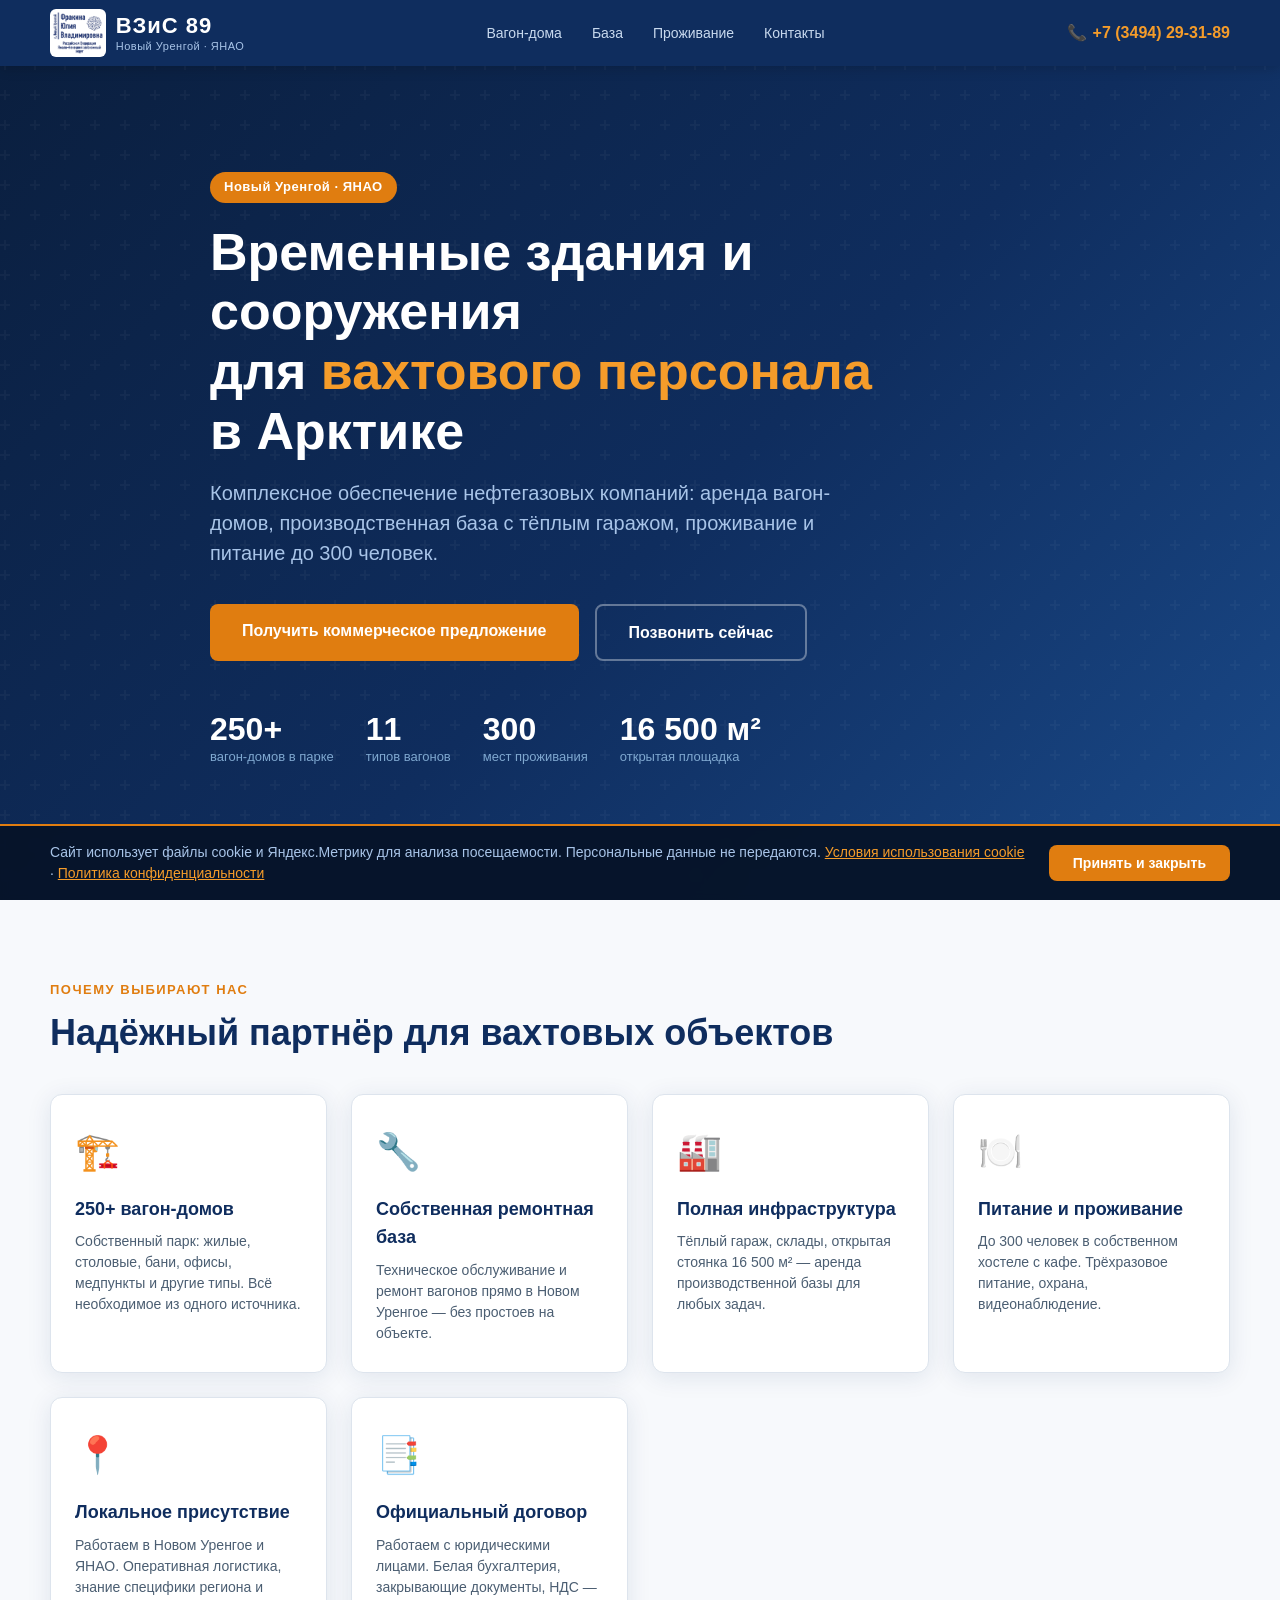
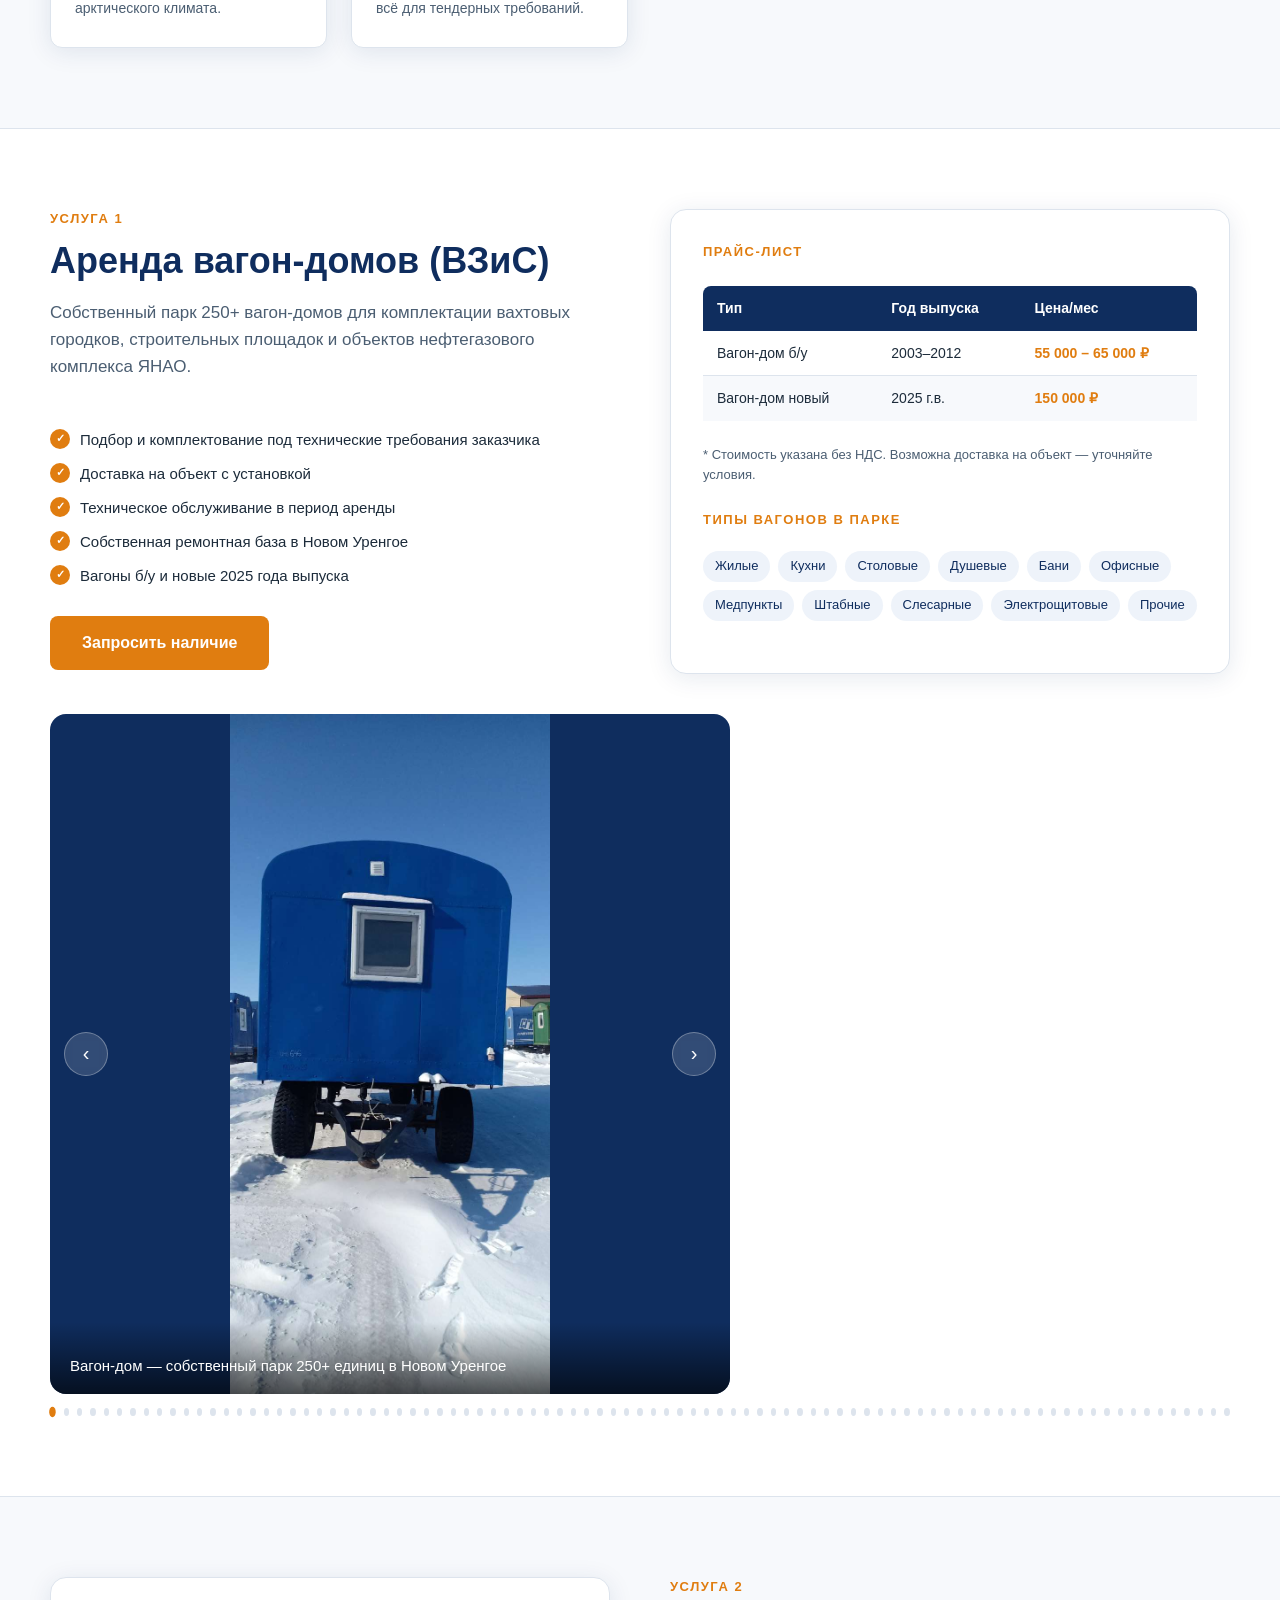
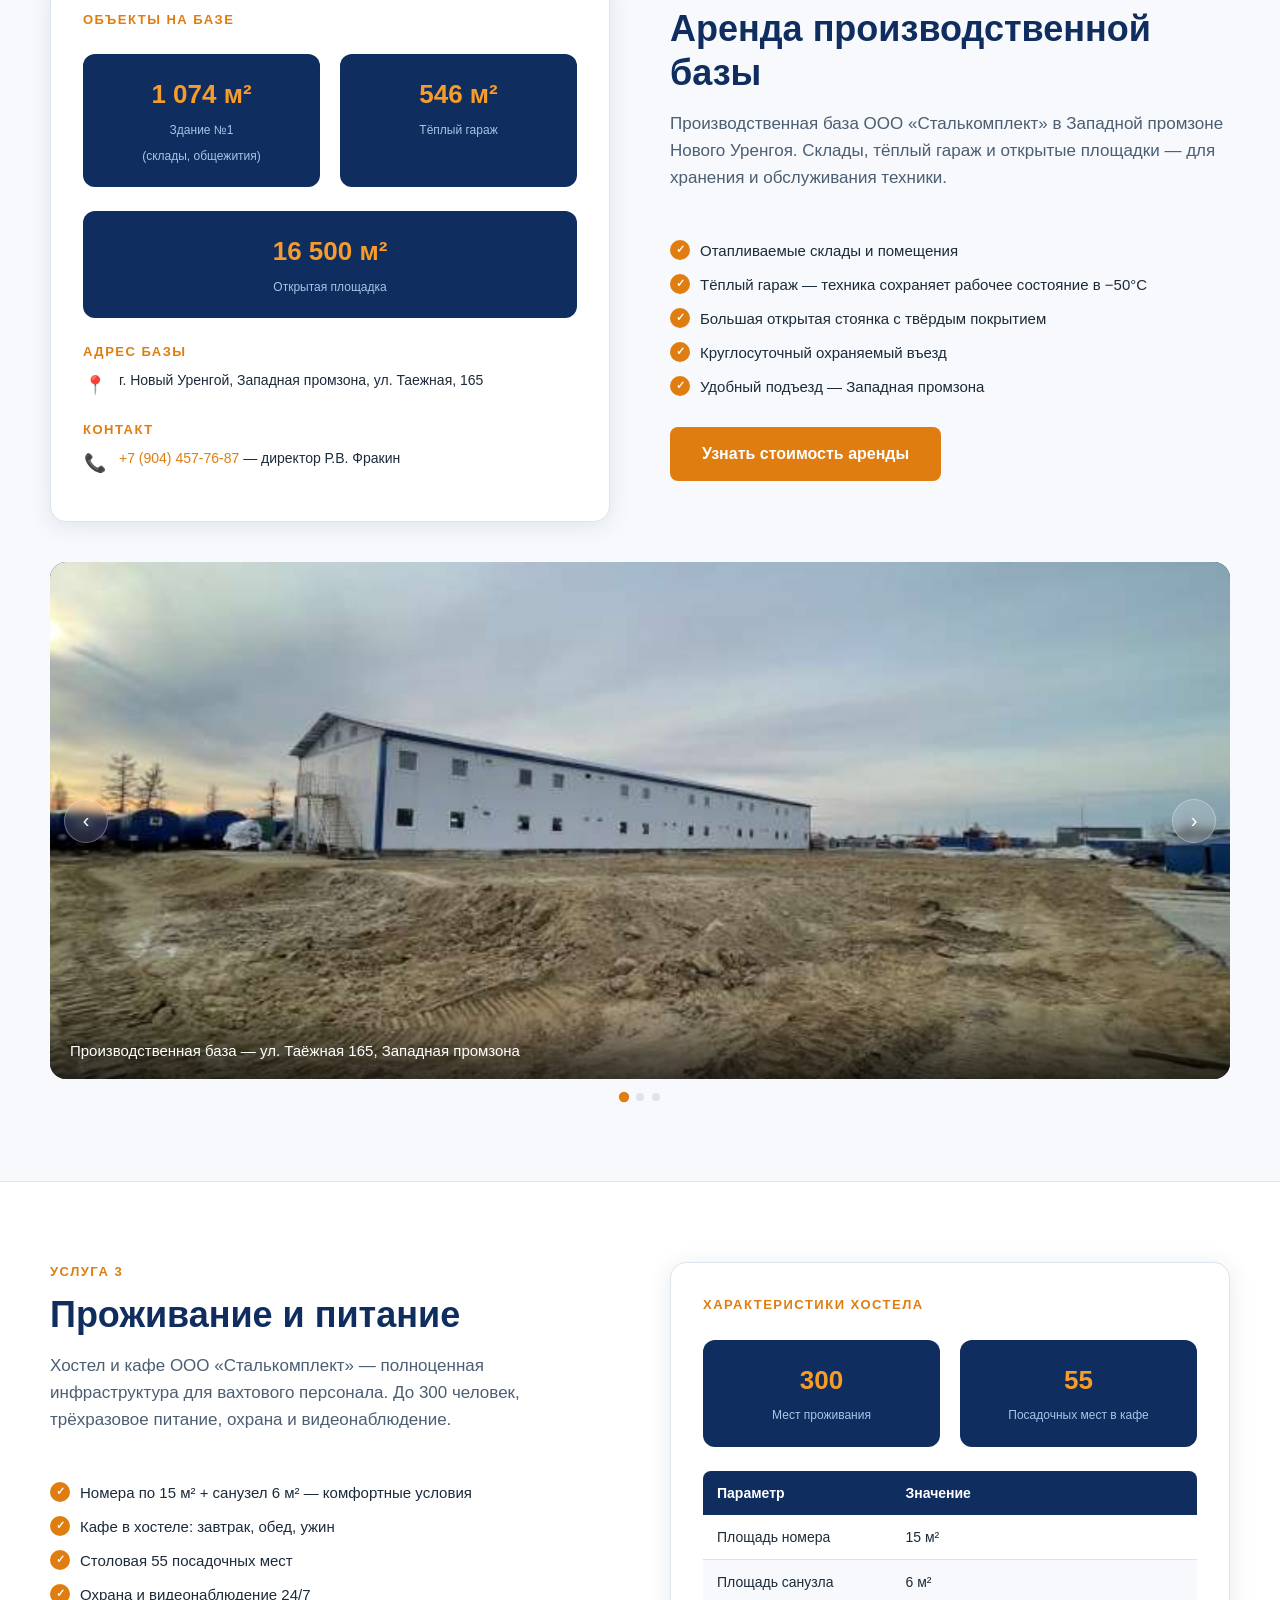
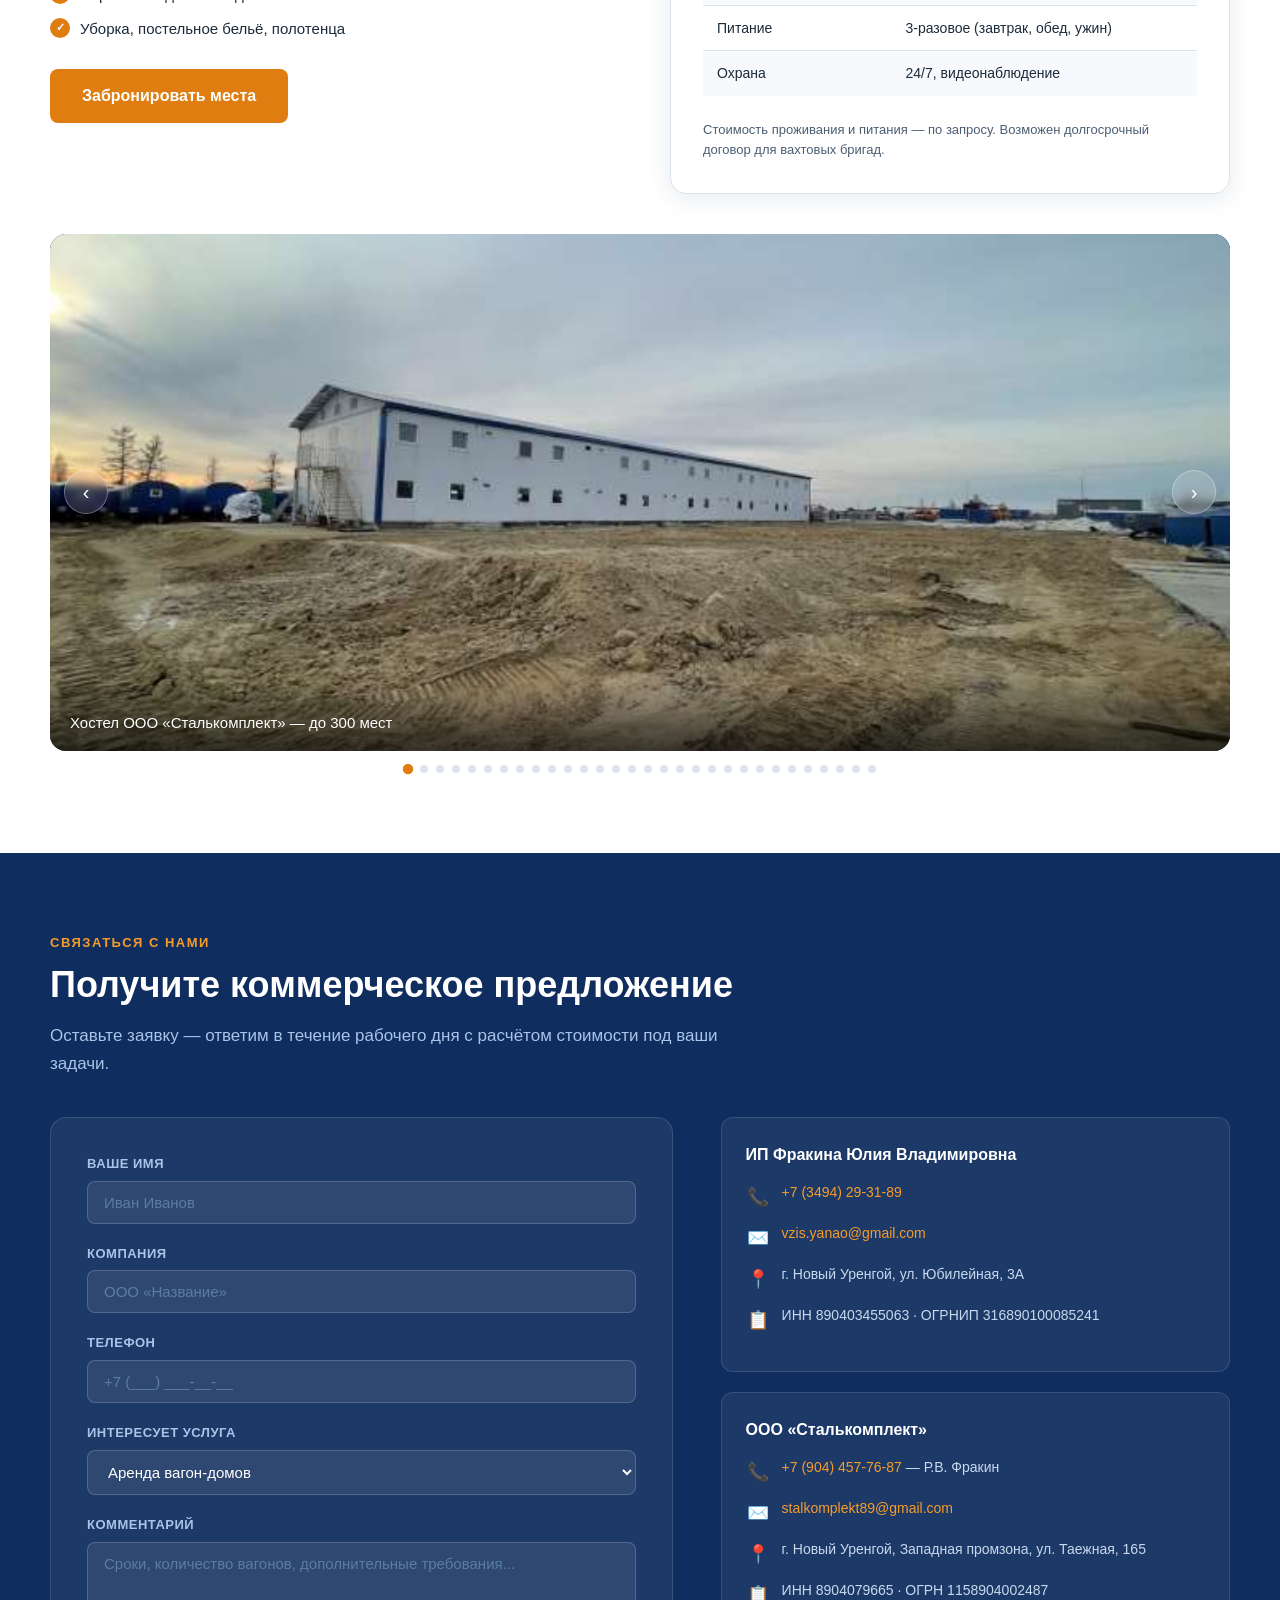
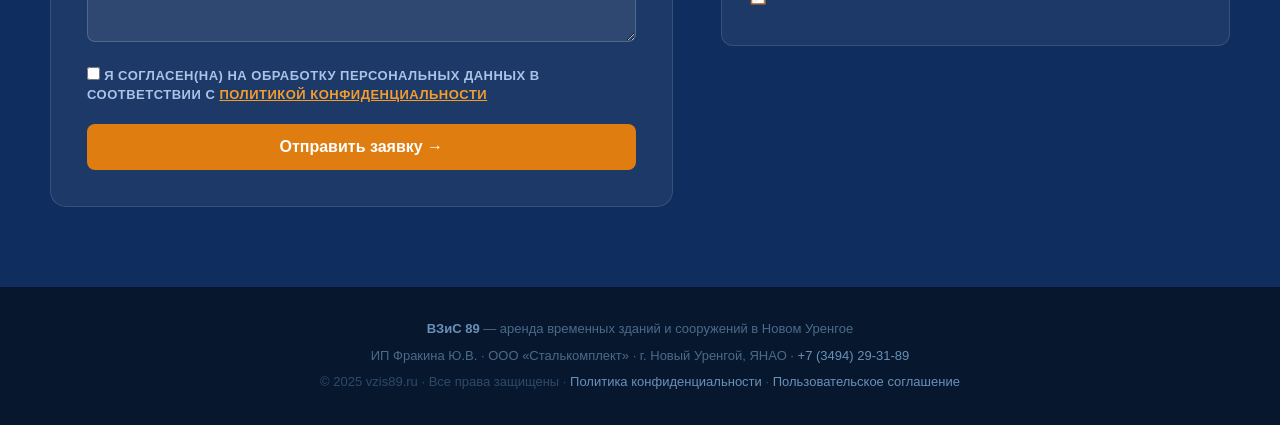
==== commit 7d02add9: "FZ-152 compliance: remove Google Fonts, add consent checkbox, terms page, cookie policy section, tra" ====
--- a/index.html
+++ b/index.html
@@ -5,8 +5,6 @@
   <meta name="viewport" content="width=device-width, initial-scale=1.0" />
   <meta name="description" content="Аренда вагон-домов, производственных баз, проживание и питание в Новом Уренгое. 250+ вагонов, до 300 мест. ИП Фракина, ООО Сталькомплект." />
   <title>ВЗиС 89 — Аренда вагон-домов и базы в Новом Уренгое</title>
-  <link rel="preconnect" href="https://fonts.googleapis.com" />
-  <link href="https://fonts.googleapis.com/css2?family=Inter:wght@400;500;600;700;800&display=swap" rel="stylesheet" />
   <link rel="stylesheet" href="css/style.css" />
   <!-- Yandex.Metrika counter -->
   <script type="text/javascript">
@@ -401,6 +399,14 @@
             <label>Комментарий</label>
             <textarea name="message" placeholder="Сроки, количество вагонов, дополнительные требования..."></textarea>
           </div>
+          <div class="form-group form-consent">
+            <label class="consent-label">
+              <input type="checkbox" name="consent" id="consentCheck" required />
+              <span>Я согласен(на) на обработку персональных данных в соответствии с
+                <a href="privacy.html" target="_blank">Политикой конфиденциальности</a>
+              </span>
+            </label>
+          </div>
           <button type="submit" class="btn-submit">Отправить заявку →</button>
         </form>
         <div class="form-success" id="formSuccess">
@@ -474,7 +480,8 @@
     </p>
     <p style="margin-top:6px; color:#2E4A6A;">
       © 2025 vzis89.ru · Все права защищены ·
-      <a href="privacy.html">Политика конфиденциальности</a>
+      <a href="privacy.html">Политика конфиденциальности</a> ·
+      <a href="terms.html">Пользовательское соглашение</a>
     </p>
   </div>
 </footer>
@@ -483,11 +490,11 @@
 <div class="cookie-banner" id="cookieBanner" role="alertdialog" aria-label="Уведомление об использовании cookie">
   <div class="cookie-inner">
     <p>
-      Сайт использует файлы cookie и Яндекс.Метрику для анализа посещаемости.
-      Персональные данные не передаются.
+      Сайт использует файлы cookie и Яндекс.Метрику для анализа посещаемости. Персональные данные не передаются.
+      <a href="privacy.html#cookie">Условия использования cookie</a> ·
       <a href="privacy.html">Политика конфиденциальности</a>
     </p>
-    <button class="cookie-btn" onclick="acceptCookies()">Принять и закрыть</button>
+    <button class="cookie-btn" id="cookieAccept">Принять и закрыть</button>
   </div>
 </div>
 
--- a/css/style.css
+++ b/css/style.css
@@ -16,7 +16,7 @@
 html { scroll-behavior: smooth; }
 
 body {
-  font-family: 'Inter', 'Segoe UI', Arial, sans-serif;
+  font-family: 'Segoe UI', -apple-system, BlinkMacSystemFont, Roboto, 'Helvetica Neue', Arial, sans-serif;
   color: var(--text);
   background: var(--white);
   font-size: 16px;
@@ -471,6 +471,27 @@
   font-family: inherit;
 }
 .btn-submit:hover { background: #C86E08; }
+.form-consent { margin-top: -4px; }
+.consent-label {
+  display: flex;
+  align-items: flex-start;
+  gap: 10px;
+  cursor: pointer;
+  color: #A8C4E8;
+  font-size: 13px;
+  line-height: 1.4;
+}
+.consent-label input[type="checkbox"] {
+  width: auto;
+  background: transparent;
+  border: none;
+  padding: 0;
+  margin-top: 2px;
+  flex-shrink: 0;
+  accent-color: var(--orange);
+  cursor: pointer;
+}
+.consent-label a { color: var(--orange-light); }
 .contact-info {}
 .company-card {
   background: rgba(255,255,255,0.06);
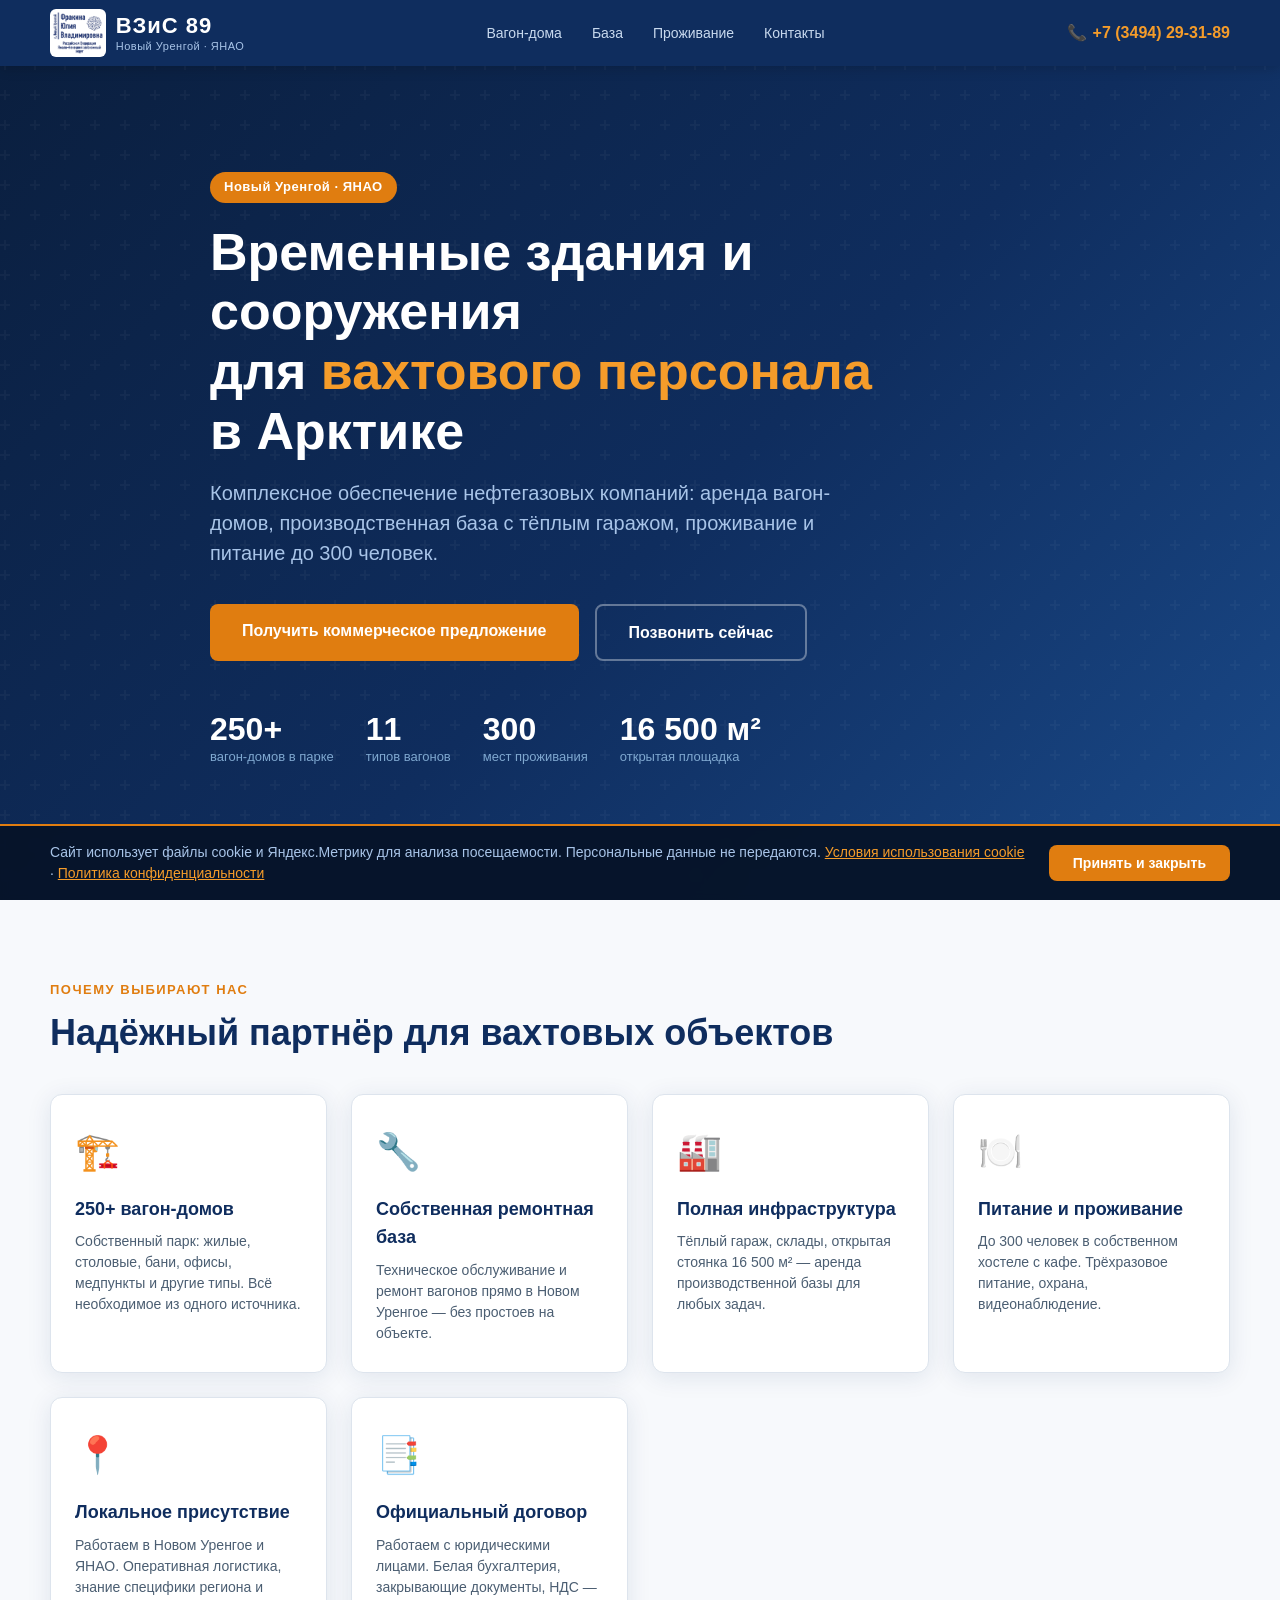
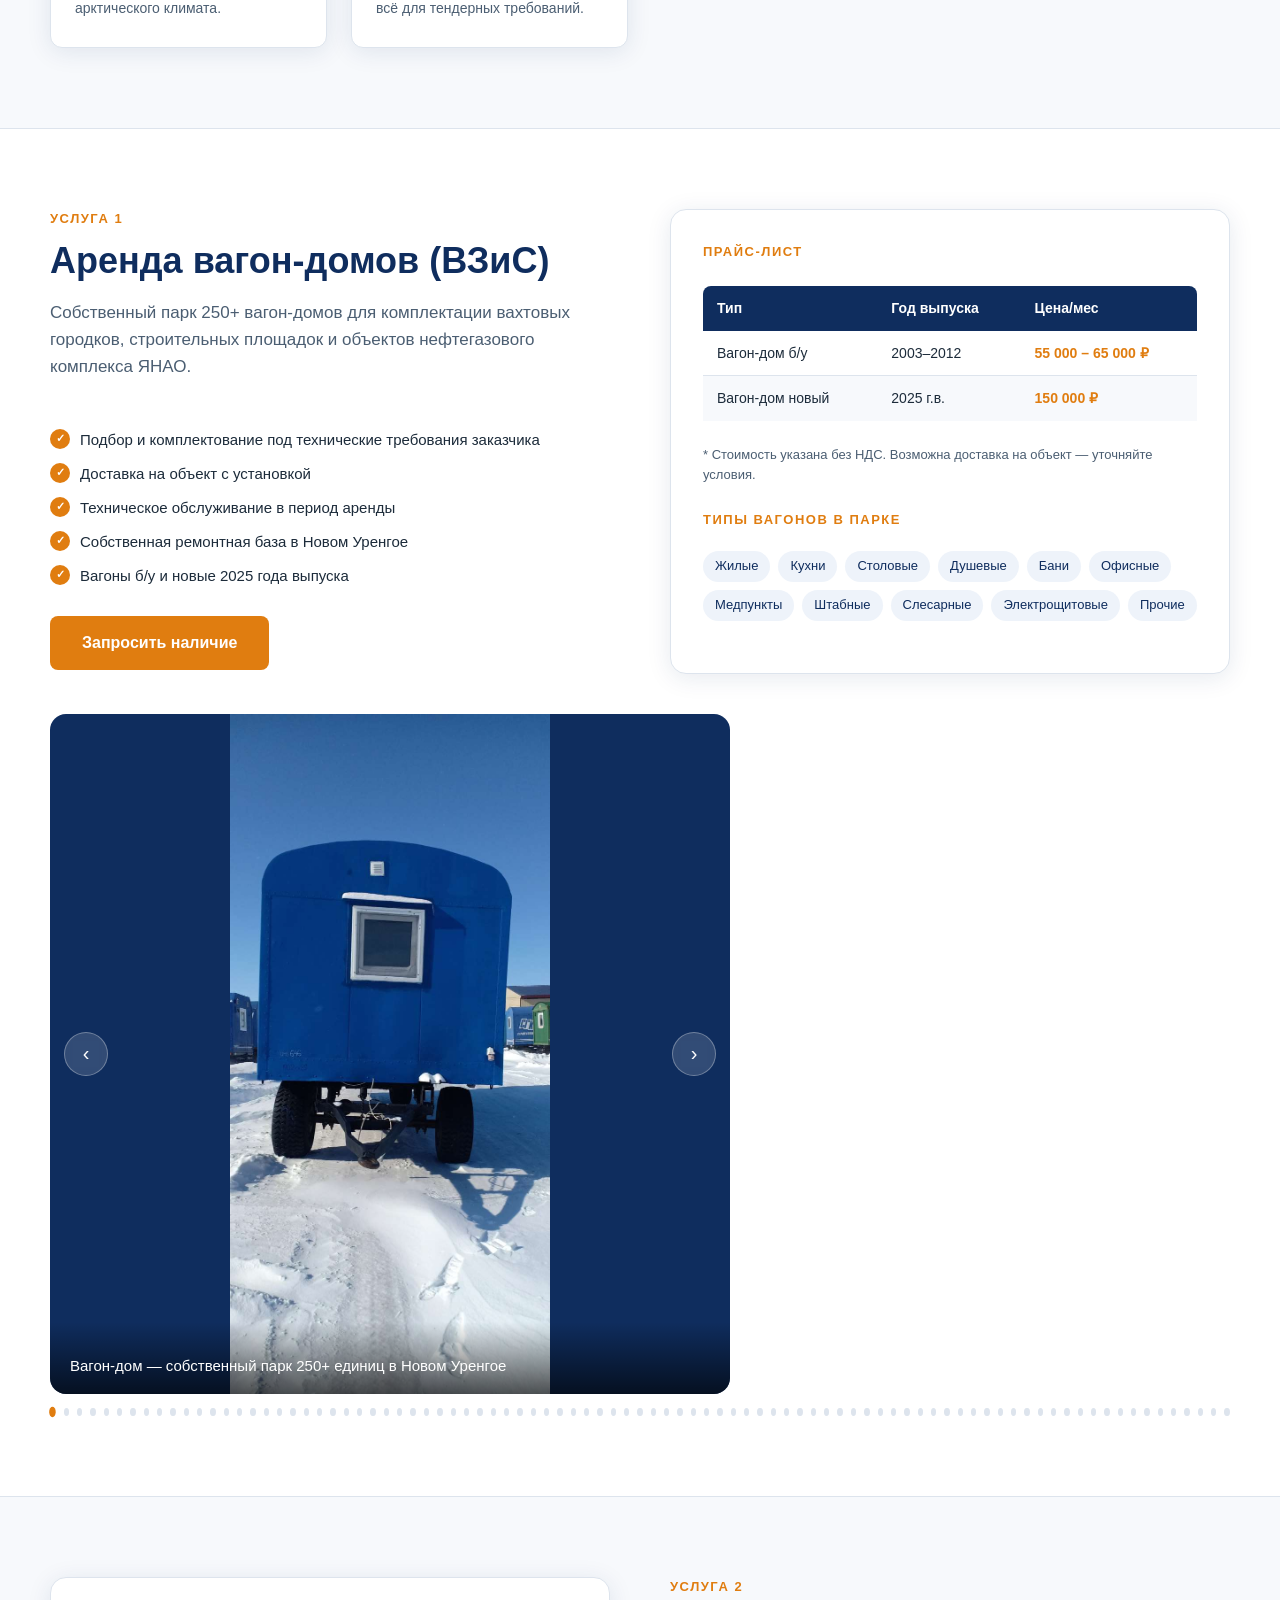
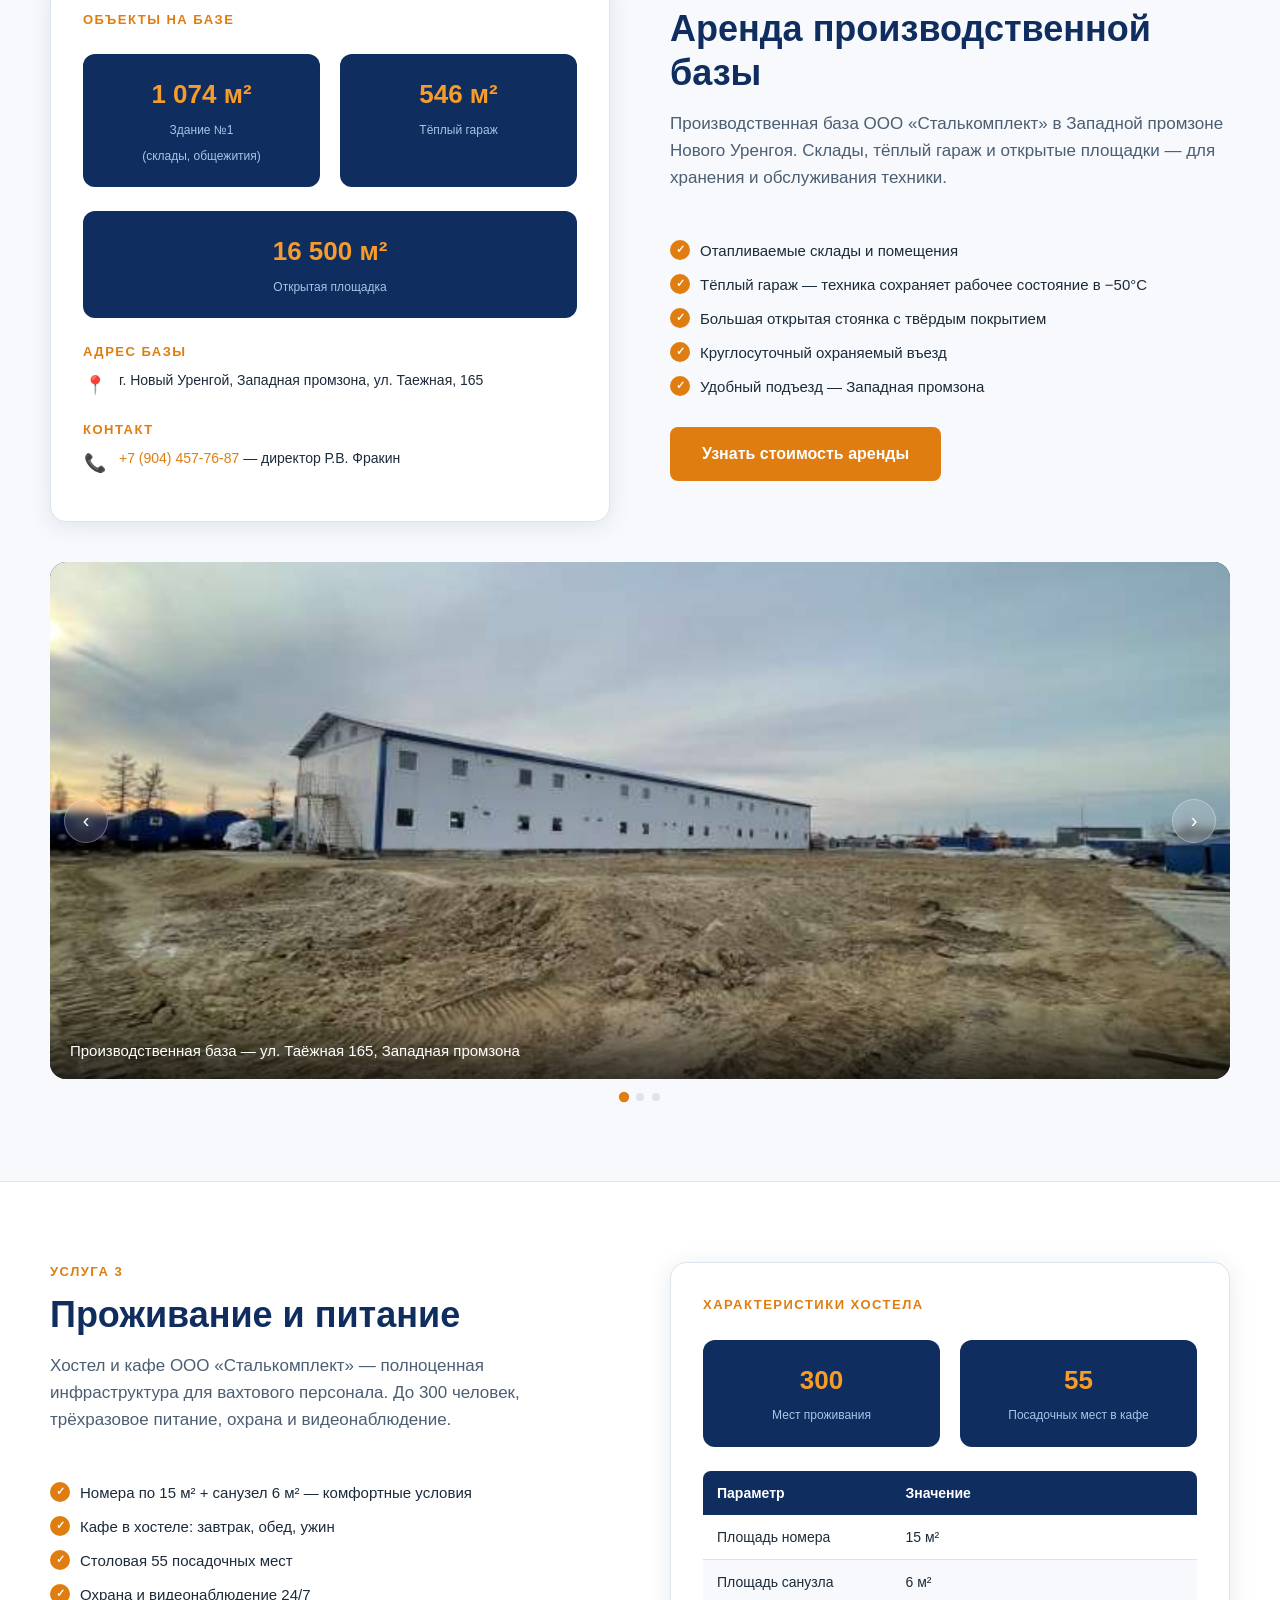
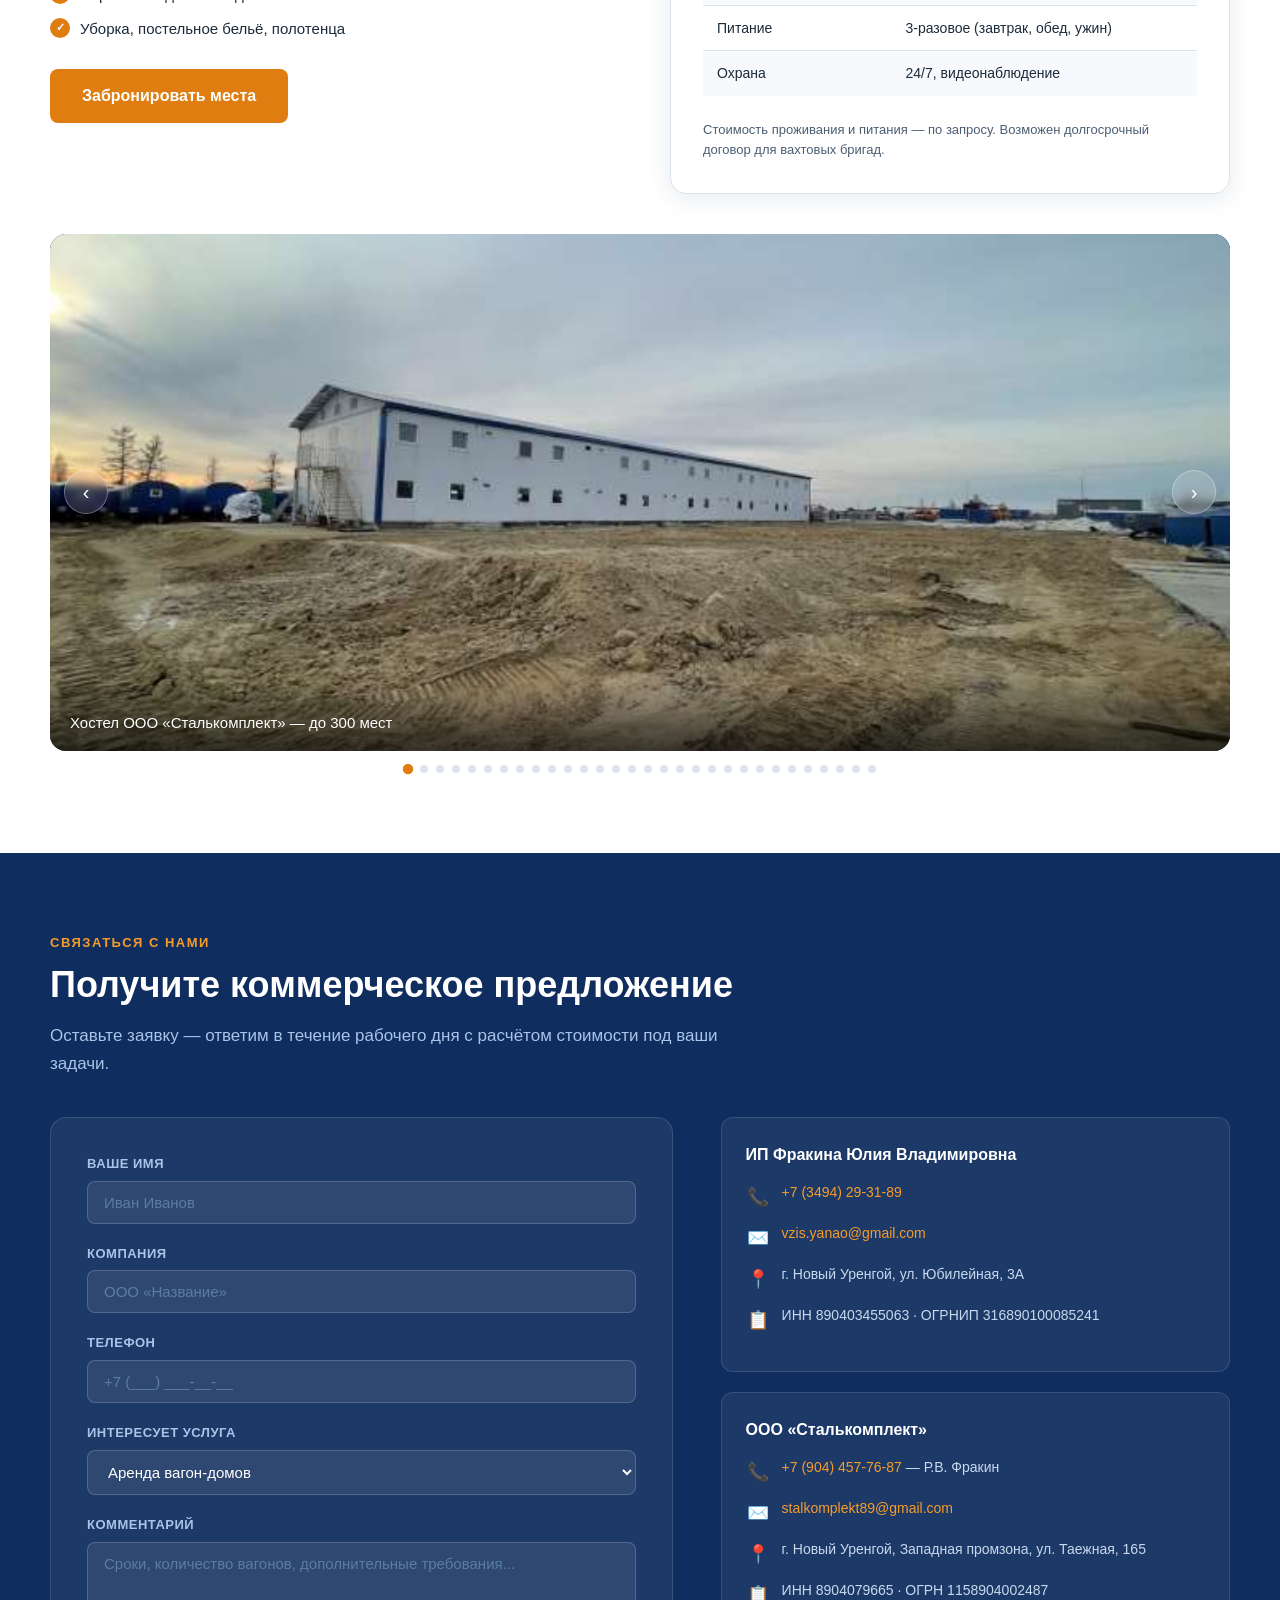
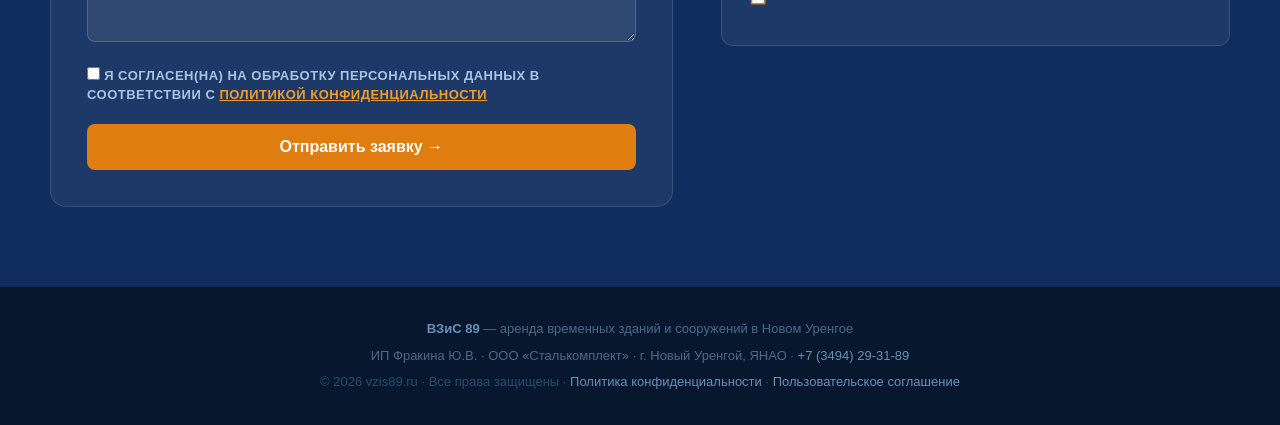
==== commit 30c49a7e: "FZ-152: defer Metrika after consent, fix form to mailto, update dates - Remove Metrika from <head>; " ====
--- a/index.html
+++ b/index.html
@@ -6,18 +6,6 @@
   <meta name="description" content="Аренда вагон-домов, производственных баз, проживание и питание в Новом Уренгое. 250+ вагонов, до 300 мест. ИП Фракина, ООО Сталькомплект." />
   <title>ВЗиС 89 — Аренда вагон-домов и базы в Новом Уренгое</title>
   <link rel="stylesheet" href="css/style.css" />
-  <!-- Yandex.Metrika counter -->
-  <script type="text/javascript">
-    (function(m,e,t,r,i,k,a){
-        m[i]=m[i]||function(){(m[i].a=m[i].a||[]).push(arguments)};
-        m[i].l=1*new Date();
-        for (var j = 0; j < document.scripts.length; j++) {if (document.scripts[j].src === r) { return; }}
-        k=e.createElement(t),a=e.getElementsByTagName(t)[0],k.async=1,k.src=r,a.parentNode.insertBefore(k,a)
-    })(window, document,'script','https://mc.yandex.ru/metrika/tag.js?id=110136163', 'ym');
-    ym(110136163, 'init', {ssr:true, clickmap:true, ecommerce:"dataLayer", referrer: document.referrer, url: location.href, accurateTrackBounce:true, trackLinks:true});
-  </script>
-  <noscript><div><img src="https://mc.yandex.ru/watch/110136163" style="position:absolute; left:-9999px;" alt="" /></div></noscript>
-  <!-- /Yandex.Metrika counter -->
 </head>
 <body>
 
@@ -410,9 +398,11 @@
           <button type="submit" class="btn-submit">Отправить заявку →</button>
         </form>
         <div class="form-success" id="formSuccess">
-          <div class="check">✅</div>
-          <h3>Заявка отправлена!</h3>
-          <p>Мы свяжемся с вами в ближайшее время с коммерческим предложением.</p>
+          <div class="check">📧</div>
+          <h3>Открываем ваш почтовый клиент</h3>
+          <p>Если письмо не открылось — напишите или позвоните напрямую:</p>
+          <p style="margin-top:12px;"><a href="mailto:vzis.yanao@gmail.com">vzis.yanao@gmail.com</a></p>
+          <p><a href="tel:+73494293189">+7 (3494) 29-31-89</a></p>
         </div>
       </div>
 
@@ -479,7 +469,7 @@
       <a href="tel:+73494293189">+7 (3494) 29-31-89</a>
     </p>
     <p style="margin-top:6px; color:#2E4A6A;">
-      © 2025 vzis89.ru · Все права защищены ·
+      © 2026 vzis89.ru · Все права защищены ·
       <a href="privacy.html">Политика конфиденциальности</a> ·
       <a href="terms.html">Пользовательское соглашение</a>
     </p>
